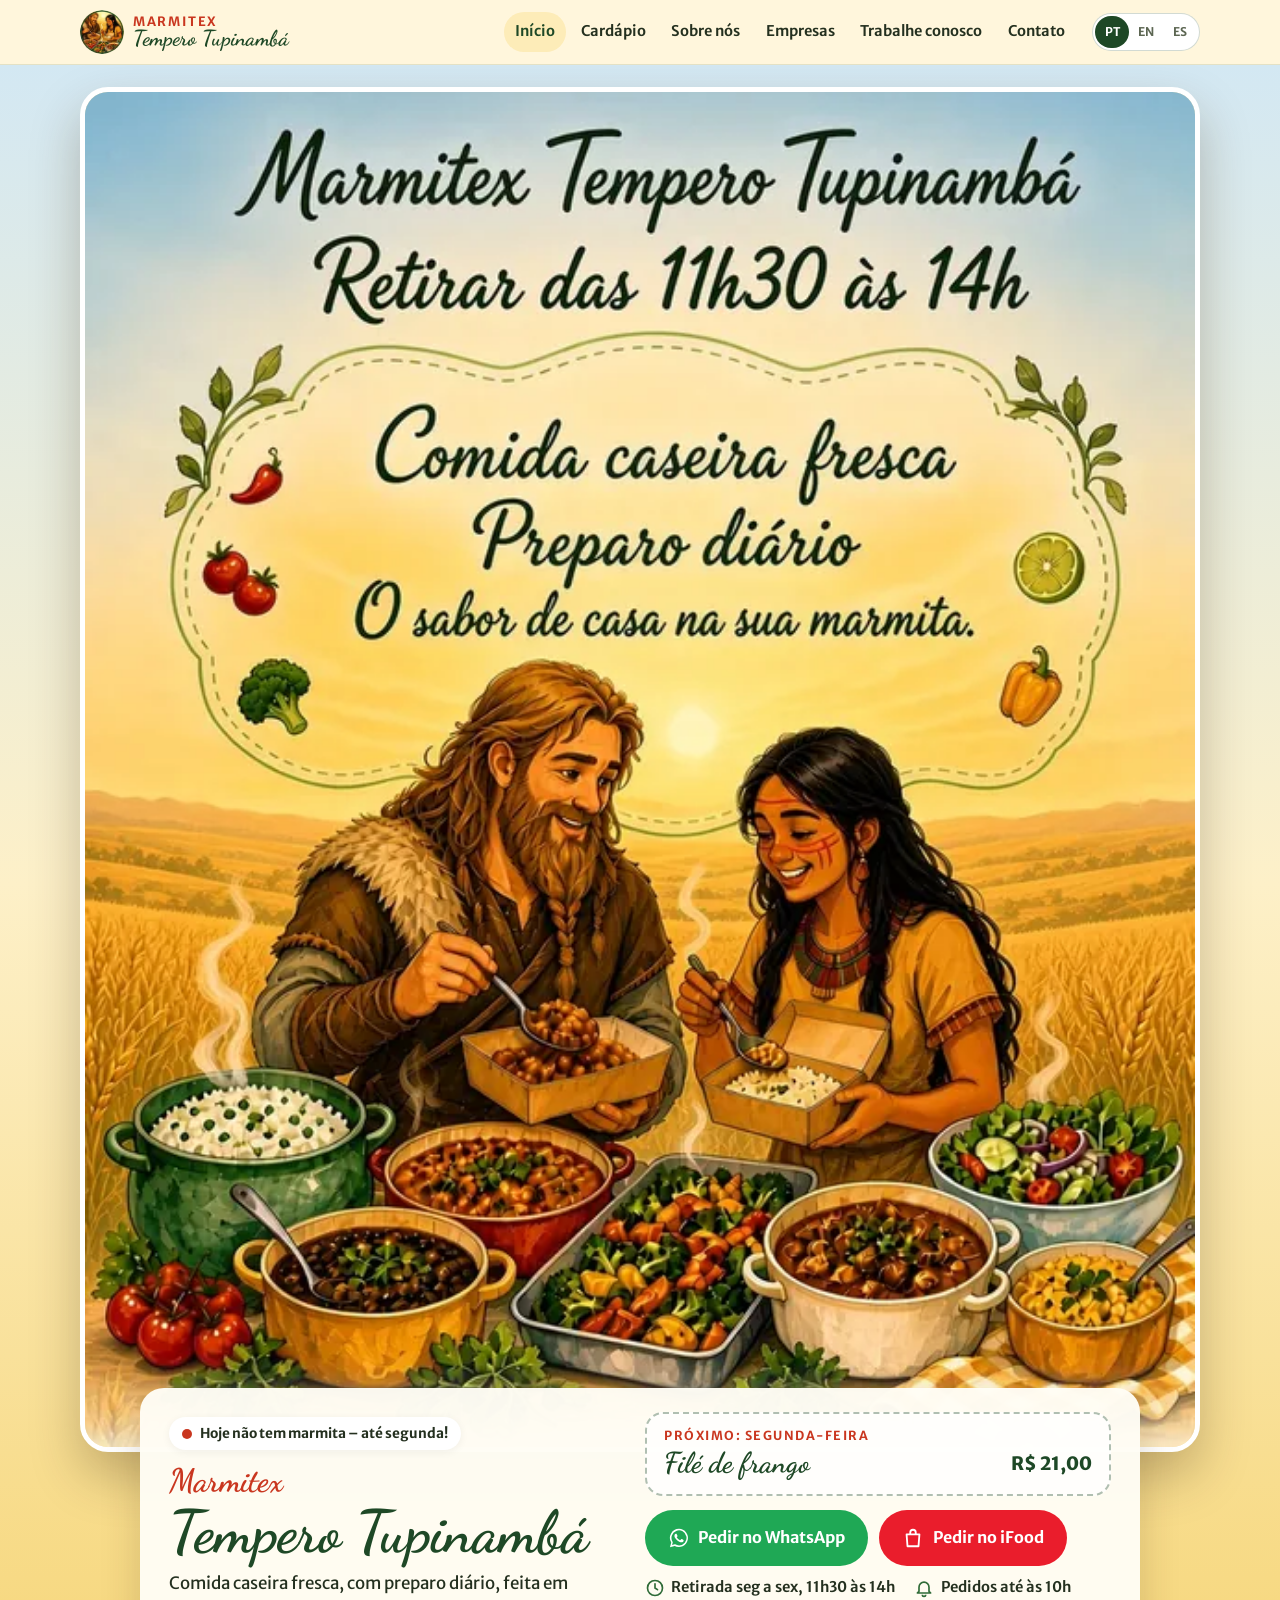
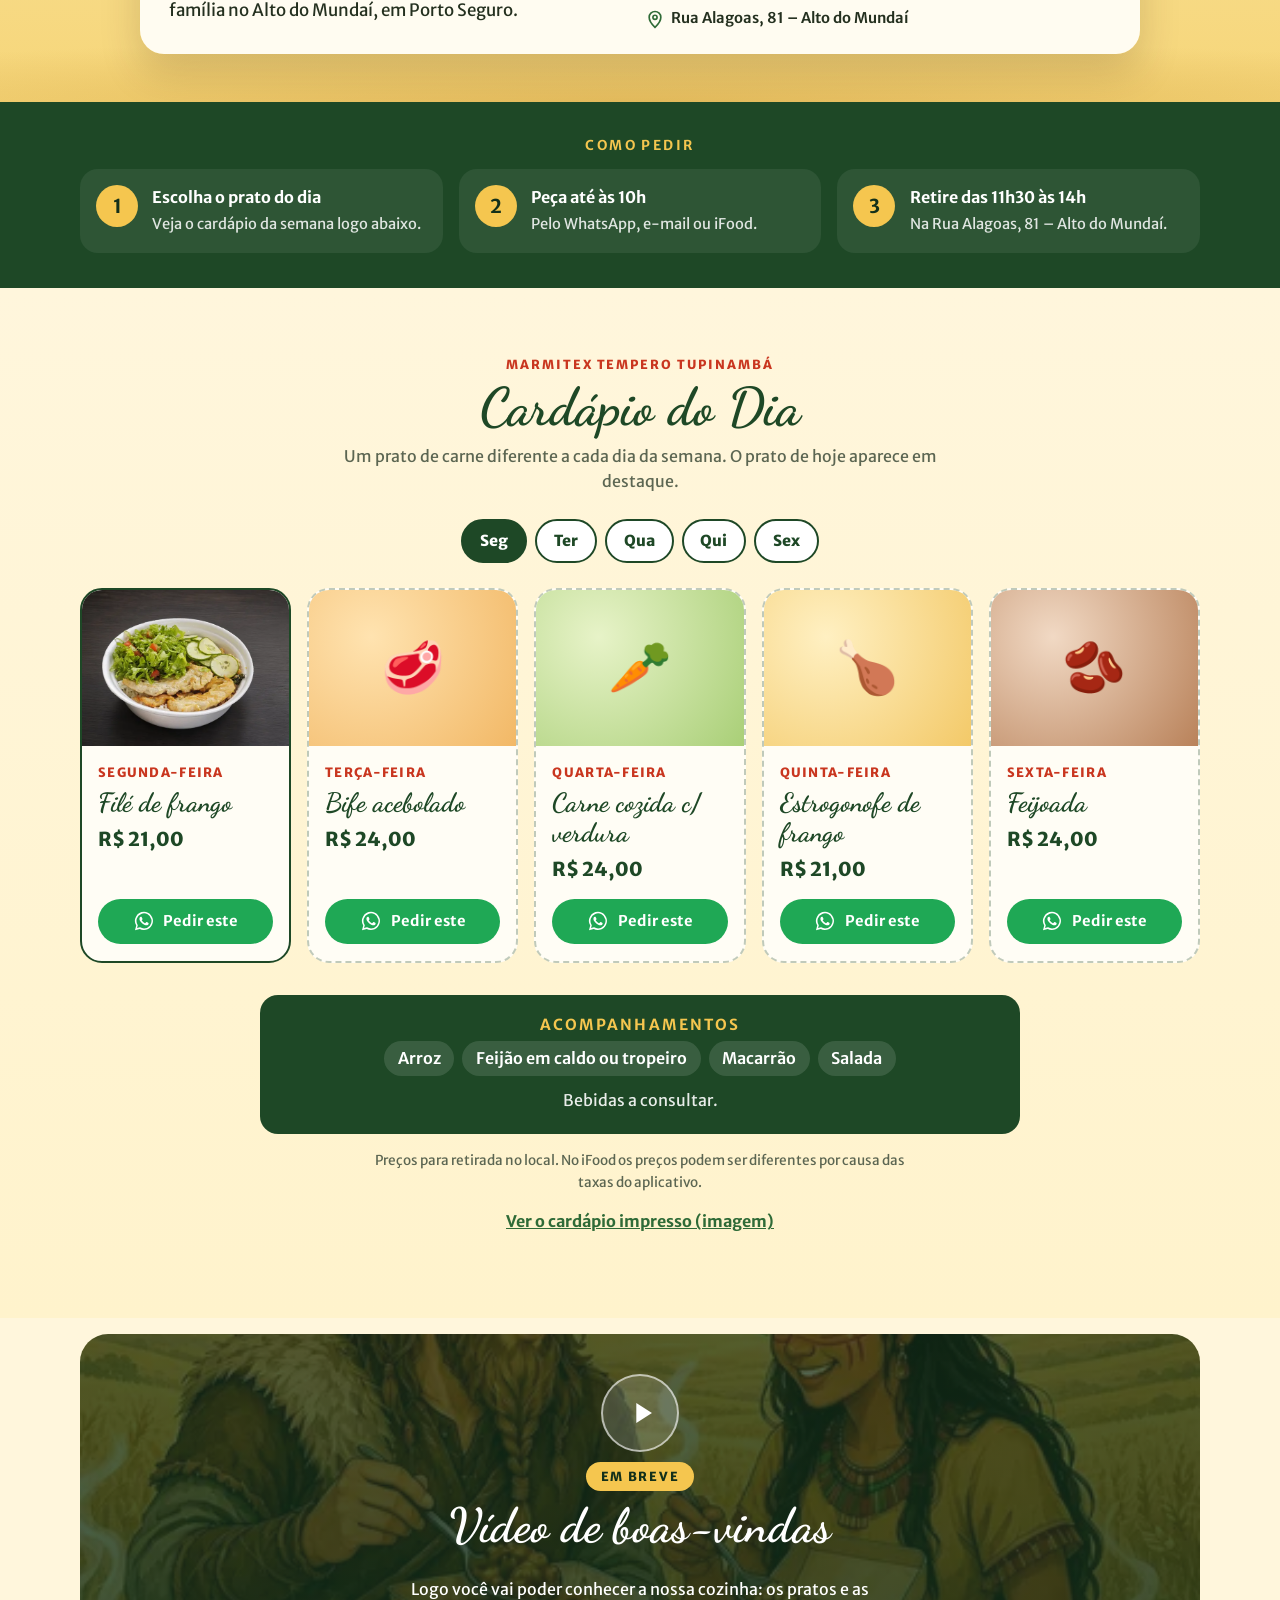
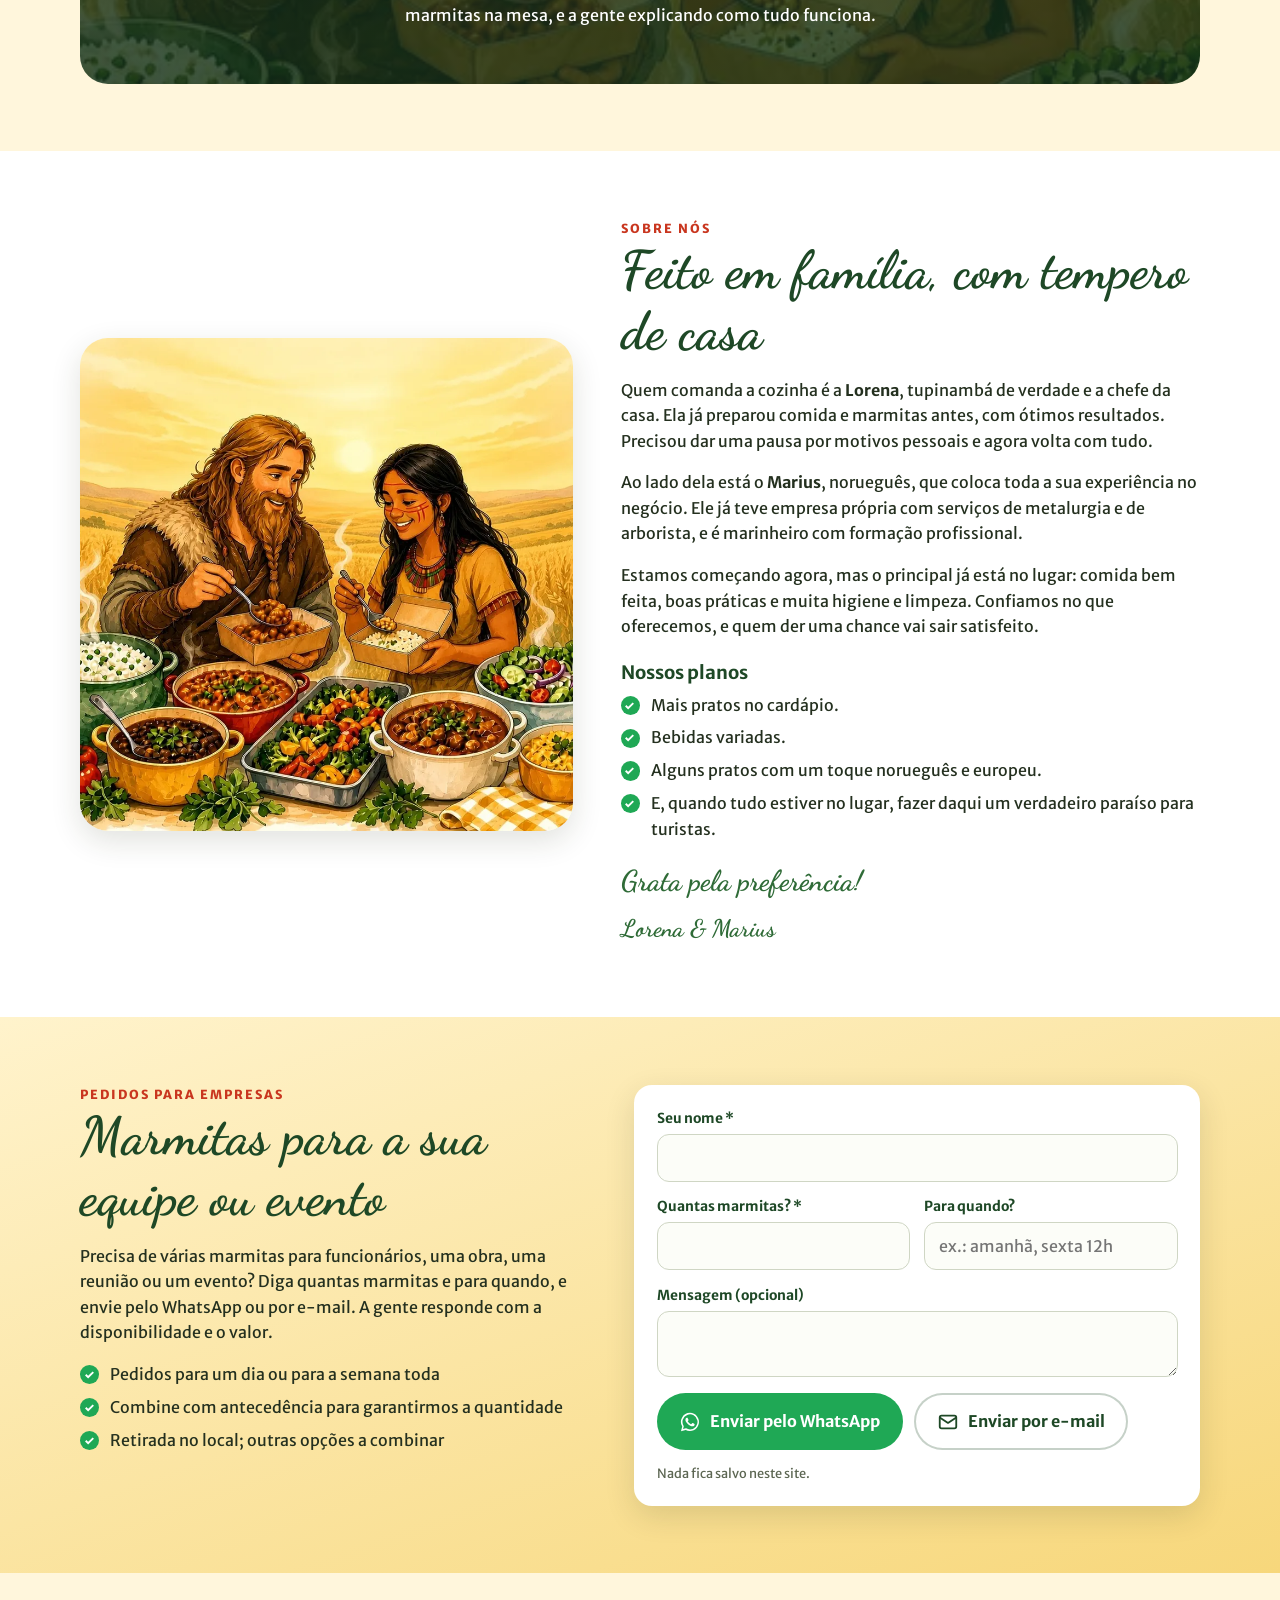
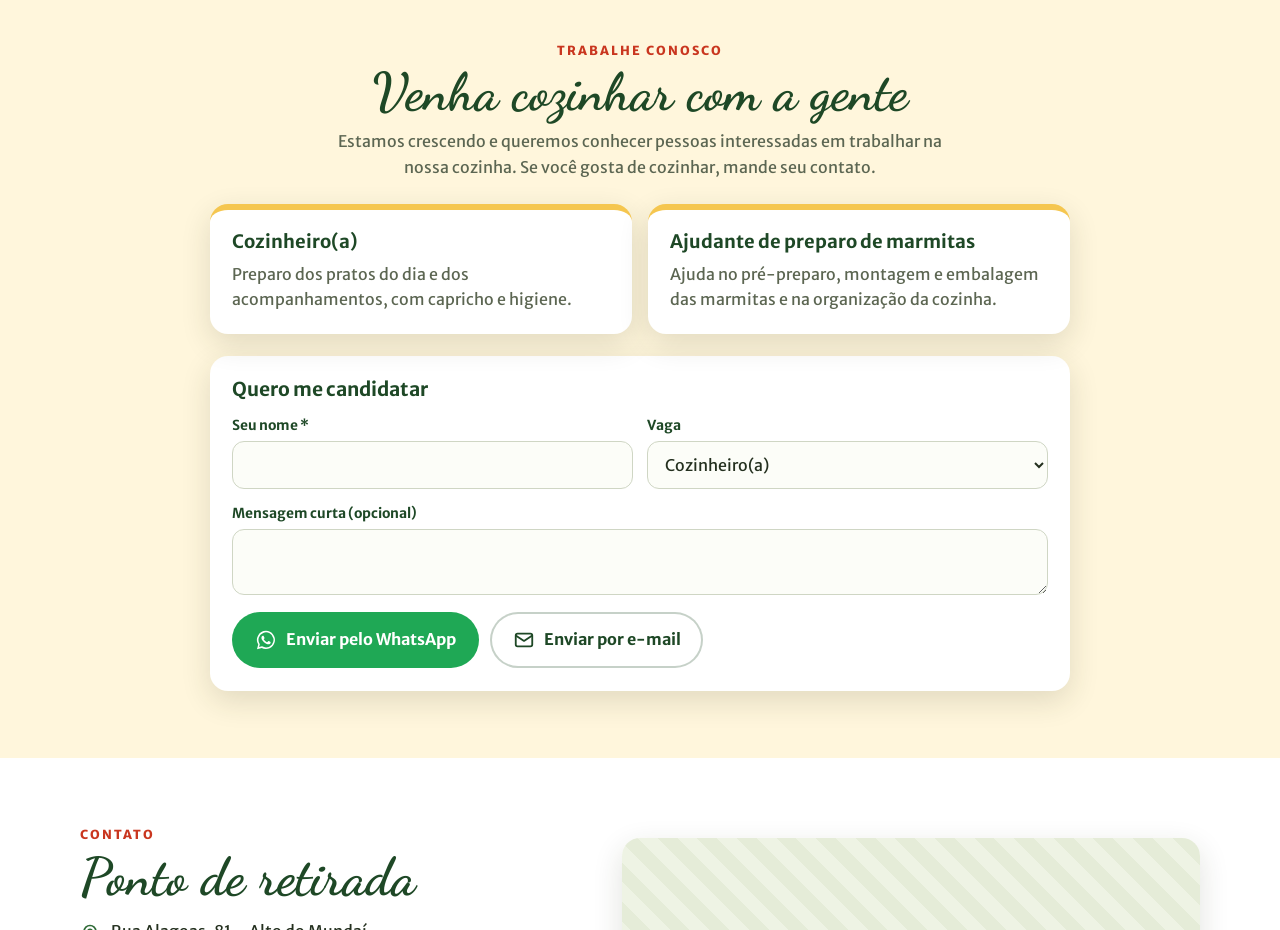
==== index.html @ ecaa4ec1 "Site Tempero Tupinamba" ====
<!doctype html>
<html lang="pt-BR">
<head>
<meta charset="utf-8">
<meta name="viewport" content="width=device-width, initial-scale=1, viewport-fit=cover">
<title>Marmitex Tempero Tupinambá | Marmita caseira em Porto Seguro - BA</title>
<meta name="description" content="Marmitex caseira, feita na hora todo dia, no Alto do Mundaí em Porto Seguro - BA. Cardápio da semana a partir de R$ 21. Retirada de segunda a sexta, das 11h30 às 14h. Peça pelo WhatsApp ou iFood.">
<meta name="theme-color" content="#1e4826">
<!-- TROQUE "https://tupilena.github.io/" pelo endereço real do site quando tiver (aqui, no JSON-LD, sitemap.xml e robots.txt) -->
<link rel="canonical" href="https://tupilena.github.io/">
<link rel="alternate" hreflang="pt-BR" href="https://tupilena.github.io/">
<link rel="alternate" hreflang="en" href="https://tupilena.github.io/?lang=en">
<link rel="alternate" hreflang="es" href="https://tupilena.github.io/?lang=es">
<meta property="og:type" content="restaurant">
<meta property="og:locale" content="pt_BR">
<meta property="og:locale:alternate" content="en_US">
<meta property="og:locale:alternate" content="es_ES">
<meta property="og:site_name" content="Marmitex Tempero Tupinambá">
<meta property="og:title" content="Marmitex Tempero Tupinambá – O sabor de casa na sua marmita">
<meta property="og:description" content="Comida caseira fresca, preparo diário. Retirada seg–sex 11h30–14h no Alto do Mundaí, Porto Seguro - BA. Peça pelo WhatsApp.">
<meta property="og:url" content="https://tupilena.github.io/">
<meta property="og:image" content="https://tupilena.github.io/img/og-image.jpg">
<meta property="og:image:width" content="1200">
<meta property="og:image:height" content="630">
<meta name="twitter:card" content="summary_large_image">
<link rel="icon" href="favicon.ico" sizes="any">
<link rel="icon" type="image/png" sizes="32x32" href="favicon-32.png">
<link rel="apple-touch-icon" href="apple-touch-icon.png">
<link rel="manifest" href="site.webmanifest">
<link rel="preload" href="fonts/dancing-script-700.woff2" as="font" type="font/woff2" crossorigin>
<link rel="preload" as="image" href="img/hero-logo-mobile-600.webp" imagesrcset="img/hero-logo-mobile-600.webp 600w, img/hero-logo-mobile-900.webp 900w" imagesizes="100vw" media="(max-width: 640px)">
<link rel="preload" as="image" href="img/hero-boas-vindas-1280.webp" imagesrcset="img/hero-boas-vindas-800.webp 800w, img/hero-boas-vindas-1280.webp 1280w" imagesizes="(max-width: 1150px) 100vw, 1120px" media="(min-width: 641px)">
<link rel="stylesheet" href="css/style.css">
<script type="application/ld+json">
{
  "@context": "https://schema.org",
  "@type": "Restaurant",
  "@id": "https://tupilena.github.io/#restaurante",
  "name": "Marmitex Tempero Tupinambá",
  "alternateName": "Marmitex Caseira Tempero Tupinamba",
  "description": "Marmitex caseira, comida caseira fresca com preparo diário. Retirada no local de segunda a sexta.",
  "url": "https://tupilena.github.io/",
  "image": ["https://tupilena.github.io/img/og-image.jpg", "https://tupilena.github.io/img/marmita-file-de-frango.webp"],
  "logo": "https://tupilena.github.io/img/logo-192.png",
  "telephone": "+55-73-98820-4426",
  "email": "tupilena90@gmail.com",
  "servesCuisine": ["Brasileira", "Comida caseira"],
  "priceRange": "R$ 21–24",
  "currenciesAccepted": "BRL",
  "address": {
    "@type": "PostalAddress",
    "streetAddress": "Rua Alagoas, 81",
    "addressLocality": "Porto Seguro",
    "addressRegion": "BA",
    "postalCode": "45810-000",
    "addressCountry": "BR"
  },
  "geo": { "@type": "GeoCoordinates", "latitude": -16.4062135, "longitude": -39.0573043 },
  "hasMap": "https://www.google.com/maps/search/?api=1&query=-16.4062135,-39.0573043",
  "openingHoursSpecification": [{
    "@type": "OpeningHoursSpecification",
    "dayOfWeek": ["Monday", "Tuesday", "Wednesday", "Thursday", "Friday"],
    "opens": "11:30", "closes": "14:00"
  }],
  "hasMenu": {
    "@type": "Menu",
    "name": "Cardápio do Dia",
    "inLanguage": "pt-BR",
    "hasMenuSection": [{
      "@type": "MenuSection",
      "name": "Carnes",
      "hasMenuItem": [
        {"@type": "MenuItem", "name": "Filé de frango (segunda-feira)", "offers": {"@type": "Offer", "price": "21.00", "priceCurrency": "BRL"}},
        {"@type": "MenuItem", "name": "Bife acebolado (terça-feira)", "offers": {"@type": "Offer", "price": "24.00", "priceCurrency": "BRL"}},
        {"@type": "MenuItem", "name": "Carne cozida c/ verdura (quarta-feira)", "offers": {"@type": "Offer", "price": "24.00", "priceCurrency": "BRL"}},
        {"@type": "MenuItem", "name": "Estrogonofe de frango (quinta-feira)", "offers": {"@type": "Offer", "price": "21.00", "priceCurrency": "BRL"}},
        {"@type": "MenuItem", "name": "Feijoada (sexta-feira)", "offers": {"@type": "Offer", "price": "24.00", "priceCurrency": "BRL"}}
      ]
    }]
  },
  "acceptsReservations": false,
  "potentialAction": {
    "@type": "OrderAction",
    "target": "https://wa.me/5573988204426",
    "deliveryMethod": "http://purl.org/goodrelations/v1#DeliveryModePickUp"
  }
}
</script>
</head>
<body>
<a class="skip" href="#conteudo" data-i18n="skip">Pular para o conteúdo</a>

<header class="topbar" id="topo">
  <div class="wrap topbar-in">
    <a class="brand" href="#inicio" aria-label="Marmitex Tempero Tupinambá – início">
      <img src="img/logo-96.webp" width="44" height="44" alt="">
      <span class="brand-txt"><small>Marmitex</small>Tempero Tupinambá</span>
    </a>
    <nav class="mainnav" id="mainnav" aria-label="Menu principal">
      <a href="#inicio" data-i18n="nav.home">Início</a>
      <a href="#cardapio" data-i18n="nav.menu">Cardápio</a>
      <a href="#sobre" data-i18n="nav.about">Sobre nós</a>
      <a href="#empresas" data-i18n="nav.business">Empresas</a>
      <a href="#trabalhe" data-i18n="nav.jobs">Trabalhe conosco</a>
      <a href="#contato" data-i18n="nav.contact">Contato</a>
    </nav>
    <div class="top-actions">
      <div class="lang" role="group" aria-label="Idioma / Language / Idioma">
        <button type="button" data-lang="pt" aria-pressed="true" title="Português">PT</button>
        <button type="button" data-lang="en" aria-pressed="false" title="English">EN</button>
        <button type="button" data-lang="es" aria-pressed="false" title="Español">ES</button>
      </div>
      <button class="burger" type="button" aria-controls="mainnav" aria-expanded="false" data-i18n-aria="nav.toggle" aria-label="Abrir menu">
        <span></span><span></span><span></span>
      </button>
    </div>
  </div>
</header>

<main id="conteudo">

<!-- ===================== INÍCIO ===================== -->
<section class="hero" id="inicio">
  <div class="wrap">
    <!-- IMAGEM DE BOAS-VINDAS: feita a partir do logo (computador: formato largo; celular: logo quadrado) -->
    <picture class="hero-banner">
      <source media="(max-width: 640px)" srcset="img/hero-logo-mobile-600.webp 600w, img/hero-logo-mobile-900.webp 900w" sizes="100vw" width="900" height="1097">
      <img src="img/hero-boas-vindas-1280.webp" srcset="img/hero-boas-vindas-800.webp 800w, img/hero-boas-vindas-1280.webp 1280w" sizes="(max-width: 1150px) 100vw, 1120px" width="1280" height="720" alt="Boas-vindas do Marmitex Tempero Tupinambá: ilustração de um casal servindo comida caseira em marmitas, num campo dourado ao nascer do sol, com o texto: Comida caseira fresca, preparo diário, o sabor de casa na sua marmita" data-i18n-alt="hero.imgalt" fetchpriority="high">
    </picture>
    <div class="hero-card">
      <div class="hero-txt">
        <p class="status" id="status" aria-live="polite"></p>
        <h1><span class="script">Marmitex</span> Tempero Tupinambá</h1>
        <p class="lead" data-i18n="hero.lead">Comida caseira fresca, com preparo diário, feita em família no Alto do Mundaí, em Porto Seguro.</p>
      </div>
      <div class="hero-side">
        <div class="today-box" id="todayBox">
          <span class="today-lbl" data-i18n="hero.today">Prato de hoje</span>
          <strong id="todayDish">—</strong>
          <span class="today-price" id="todayPrice"></span>
        </div>
        <div class="cta">
          <a class="btn btn-wa js-wa-order" href="https://wa.me/5573988204426" target="_blank" rel="noopener">
            <svg aria-hidden="true" viewBox="0 0 24 24"><use href="#i-wa"/></svg><span data-i18n="cta.wa">Pedir no WhatsApp</span>
          </a>
          <a class="btn btn-ifood js-ifood" href="https://www.ifood.com.br/busca?q=Marmitex%20Caseira%20Tempero%20Tupinamba" target="_blank" rel="noopener">
            <svg aria-hidden="true" viewBox="0 0 24 24"><use href="#i-bag"/></svg><span data-i18n="cta.ifood">Pedir no iFood</span>
          </a>
        </div>
        <ul class="facts">
          <li><svg aria-hidden="true" viewBox="0 0 24 24"><use href="#i-clock"/></svg><span data-i18n="facts.hours">Retirada seg a sex, 11h30 às 14h</span></li>
          <li><svg aria-hidden="true" viewBox="0 0 24 24"><use href="#i-bell"/></svg><span data-i18n="facts.orders">Pedidos até às 10h</span></li>
          <li><svg aria-hidden="true" viewBox="0 0 24 24"><use href="#i-pin"/></svg><span>Rua Alagoas, 81 – Alto do Mundaí</span></li>
        </ul>
      </div>
    </div>
  </div>
</section>

<!-- Como pedir -->
<section class="steps" aria-labelledby="steps-h">
  <div class="wrap">
    <h2 id="steps-h" class="h-sm" data-i18n="steps.h">Como pedir</h2>
    <ol class="steps-list">
      <li><b>1</b><div><strong data-i18n="steps.1t">Escolha o prato do dia</strong><p data-i18n="steps.1p">Veja o cardápio da semana logo abaixo.</p></div></li>
      <li><b>2</b><div><strong data-i18n="steps.2t">Peça até às 10h</strong><p data-i18n="steps.2p">Pelo WhatsApp, e-mail ou iFood.</p></div></li>
      <li><b>3</b><div><strong data-i18n="steps.3t">Retire das 11h30 às 14h</strong><p data-i18n="steps.3p">Na Rua Alagoas, 81 – Alto do Mundaí.</p></div></li>
    </ol>
  </div>
</section>

<!-- ===================== CARDÁPIO ===================== -->
<section class="menu" id="cardapio" aria-labelledby="menu-h">
  <div class="wrap">
    <p class="kicker" data-i18n="menu.kicker">Marmitex Tempero Tupinambá</p>
    <h2 id="menu-h" class="script h-big" data-i18n="menu.h">Cardápio do Dia</h2>
    <p class="sub" data-i18n="menu.sub">Um prato de carne diferente a cada dia da semana. O prato de hoje aparece em destaque.</p>

    <div class="daytabs" role="tablist" aria-label="Dias da semana" data-i18n-aria="menu.tabs">
      <button role="tab" data-day="1" data-i18n="d.mon.s">Seg</button>
      <button role="tab" data-day="2" data-i18n="d.tue.s">Ter</button>
      <button role="tab" data-day="3" data-i18n="d.wed.s">Qua</button>
      <button role="tab" data-day="4" data-i18n="d.thu.s">Qui</button>
      <button role="tab" data-day="5" data-i18n="d.fri.s">Sex</button>
    </div>

    <!-- PREÇOS: altere aqui (e no JSON-LD lá em cima) se mudarem -->
    <div class="cards" id="cards">
      <article class="dish" data-day="1" data-dish="Filé de frango" data-price="21">
        <div class="dish-photo"><img src="img/marmita-file-de-frango-600.webp" width="600" height="447" loading="lazy" alt="Marmita de filé de frango com arroz e salada" data-i18n-alt="dish.1alt"></div>
        <div class="dish-body">
          <p class="dish-day"><span data-i18n="d.mon">Segunda-feira</span><em class="badge-today" data-i18n="menu.today">Hoje</em></p>
          <h3 data-i18n="dish.1">Filé de frango</h3>
          <p class="price">R$ 21,00</p>
          <a class="btn btn-sm btn-wa js-wa-dish" href="https://wa.me/5573988204426" target="_blank" rel="noopener"><svg aria-hidden="true" viewBox="0 0 24 24"><use href="#i-wa"/></svg><span data-i18n="menu.order">Pedir este</span></a>
        </div>
      </article>
      <article class="dish" data-day="2" data-dish="Bife acebolado" data-price="24">
        <div class="dish-photo ph ph-2" aria-hidden="true"><span>🥩</span></div>
        <!-- FOTO: quando tiverem foto do prato, troque o bloco acima por <div class="dish-photo"><img src="img/SUA-FOTO.webp" alt="..."></div> -->
        <div class="dish-body">
          <p class="dish-day"><span data-i18n="d.tue">Terça-feira</span><em class="badge-today" data-i18n="menu.today">Hoje</em></p>
          <h3 data-i18n="dish.2">Bife acebolado</h3>
          <p class="price">R$ 24,00</p>
          <a class="btn btn-sm btn-wa js-wa-dish" href="https://wa.me/5573988204426" target="_blank" rel="noopener"><svg aria-hidden="true" viewBox="0 0 24 24"><use href="#i-wa"/></svg><span data-i18n="menu.order">Pedir este</span></a>
        </div>
      </article>
      <article class="dish" data-day="3" data-dish="Carne cozida c/ verdura" data-price="24">
        <div class="dish-photo ph ph-3" aria-hidden="true"><span>🥕</span></div>
        <div class="dish-body">
          <p class="dish-day"><span data-i18n="d.wed">Quarta-feira</span><em class="badge-today" data-i18n="menu.today">Hoje</em></p>
          <h3 data-i18n="dish.3">Carne cozida c/ verdura</h3>
          <p class="price">R$ 24,00</p>
          <a class="btn btn-sm btn-wa js-wa-dish" href="https://wa.me/5573988204426" target="_blank" rel="noopener"><svg aria-hidden="true" viewBox="0 0 24 24"><use href="#i-wa"/></svg><span data-i18n="menu.order">Pedir este</span></a>
        </div>
      </article>
      <article class="dish" data-day="4" data-dish="Estrogonofe de frango" data-price="21">
        <div class="dish-photo ph ph-4" aria-hidden="true"><span>🍗</span></div>
        <div class="dish-body">
          <p class="dish-day"><span data-i18n="d.thu">Quinta-feira</span><em class="badge-today" data-i18n="menu.today">Hoje</em></p>
          <h3 data-i18n="dish.4">Estrogonofe de frango</h3>
          <p class="price">R$ 21,00</p>
          <a class="btn btn-sm btn-wa js-wa-dish" href="https://wa.me/5573988204426" target="_blank" rel="noopener"><svg aria-hidden="true" viewBox="0 0 24 24"><use href="#i-wa"/></svg><span data-i18n="menu.order">Pedir este</span></a>
        </div>
      </article>
      <article class="dish" data-day="5" data-dish="Feijoada" data-price="24">
        <div class="dish-photo ph ph-5" aria-hidden="true"><span>🫘</span></div>
        <div class="dish-body">
          <p class="dish-day"><span data-i18n="d.fri">Sexta-feira</span><em class="badge-today" data-i18n="menu.today">Hoje</em></p>
          <h3 data-i18n="dish.5">Feijoada</h3>
          <p class="price">R$ 24,00</p>
          <a class="btn btn-sm btn-wa js-wa-dish" href="https://wa.me/5573988204426" target="_blank" rel="noopener"><svg aria-hidden="true" viewBox="0 0 24 24"><use href="#i-wa"/></svg><span data-i18n="menu.order">Pedir este</span></a>
        </div>
      </article>
    </div>

    <div class="sides">
      <h3 data-i18n="menu.sides">Acompanhamentos</h3>
      <ul>
        <li data-i18n="side.1">Arroz</li>
        <li data-i18n="side.2">Feijão em caldo ou tropeiro</li>
        <li data-i18n="side.3">Macarrão</li>
        <li data-i18n="side.4">Salada</li>
      </ul>
      <p data-i18n="menu.drinks">Bebidas a consultar.</p>
    </div>
    <p class="note" data-i18n="menu.note">Preços para retirada no local. No iFood os preços podem ser diferentes por causa das taxas do aplicativo.</p>
    <p class="center"><a class="link" href="img/cardapio-flyer.webp" target="_blank" rel="noopener" data-i18n="menu.flyer">Ver o cardápio impresso (imagem)</a></p>
  </div>
</section>

<!-- ===================== VÍDEO (EM BREVE) ===================== -->
<section class="video" id="video" aria-labelledby="video-h">
  <div class="wrap">
    <!--
      VÍDEO DE BOAS-VINDAS: quando o vídeo estiver pronto, troque todo o <div class="video-soon">…</div> abaixo por UMA destas opções:
      (a) Arquivo próprio (coloque o arquivo na pasta img/):
          <video class="video-frame" controls playsinline preload="metadata" poster="img/familia-tupinamba.webp">
            <source src="img/boas-vindas.mp4" type="video/mp4">
          </video>
      (b) YouTube:
          <div class="video-frame"><iframe src="https://www.youtube-nocookie.com/embed/ID_DO_VIDEO" title="Boas-vindas" allowfullscreen loading="lazy"></iframe></div>
    -->
    <div class="video-soon">
      <div class="video-inner">
        <span class="play" aria-hidden="true"><svg viewBox="0 0 24 24"><path d="M8 5v14l11-7z"/></svg></span>
        <p class="pill" data-i18n="video.soon">Em breve</p>
        <h2 id="video-h" class="script" data-i18n="video.h">Vídeo de boas-vindas</h2>
        <p data-i18n="video.p">Logo você vai poder conhecer a nossa cozinha: os pratos e as marmitas na mesa, e a gente explicando como tudo funciona.</p>
      </div>
    </div>
  </div>
</section>

<!-- ===================== SOBRE NÓS ===================== -->
<section class="about" id="sobre" aria-labelledby="about-h">
  <div class="wrap about-in">
    <figure class="about-img">
      <img src="img/familia-tupinamba-500.webp" srcset="img/familia-tupinamba-500.webp 500w, img/familia-tupinamba.webp 900w" sizes="(max-width: 860px) 92vw, 40vw" width="900" height="900" loading="lazy" alt="Ilustração da marca: um casal servindo comida caseira em marmitas, com panelas na mesa e um campo ao pôr do sol" data-i18n-alt="about.imgalt">
    </figure>
    <div class="about-txt">
      <p class="kicker" data-i18n="about.kicker">Sobre nós</p>
      <h2 id="about-h" class="script h-big" data-i18n="about.h">Feito em família, com tempero de casa</h2>
      <p data-i18n="about.p1">Quem comanda a cozinha é a <strong>Lorena</strong>, tupinambá de verdade e a chefe da casa. Ela já preparou comida e marmitas antes, com ótimos resultados. Precisou dar uma pausa por motivos pessoais e agora volta com tudo.</p>
      <p data-i18n="about.p2">Ao lado dela está o <strong>Marius</strong>, norueguês, que coloca toda a sua experiência no negócio. Ele já teve empresa própria com serviços de metalurgia e de arborista, e é marinheiro com formação profissional.</p>
      <p data-i18n="about.p3">Estamos começando agora, mas o principal já está no lugar: comida bem feita, boas práticas e muita higiene e limpeza. Confiamos no que oferecemos, e quem der uma chance vai sair satisfeito.</p>
      <h3 data-i18n="about.plan.h">Nossos planos</h3>
      <ul class="checks">
        <li data-i18n="about.plan.1">Mais pratos no cardápio.</li>
        <li data-i18n="about.plan.2">Bebidas variadas.</li>
        <li data-i18n="about.plan.3">Alguns pratos com um toque norueguês e europeu.</li>
        <li data-i18n="about.plan.4">E, quando tudo estiver no lugar, fazer daqui um verdadeiro paraíso para turistas.</li>
      </ul>
      <p class="sign script"><span data-i18n="about.sign">Grata pela preferência!</span><br><small>Lorena &amp; Marius</small></p>
    </div>
  </div>
</section>

<!-- ===================== EMPRESAS ===================== -->
<section class="biz" id="empresas" aria-labelledby="biz-h">
  <div class="wrap biz-in">
    <div class="biz-txt">
      <p class="kicker" data-i18n="biz.kicker">Pedidos para empresas</p>
      <h2 id="biz-h" class="script h-big" data-i18n="biz.h">Marmitas para a sua equipe ou evento</h2>
      <p data-i18n="biz.p">Precisa de várias marmitas para funcionários, uma obra, uma reunião ou um evento? Diga quantas marmitas e para quando, e envie pelo WhatsApp ou por e-mail. A gente responde com a disponibilidade e o valor.</p>
      <ul class="checks">
        <li data-i18n="biz.l1">Pedidos para um dia ou para a semana toda</li>
        <li data-i18n="biz.l2">Combine com antecedência para garantirmos a quantidade</li>
        <li data-i18n="biz.l3">Retirada no local; outras opções a combinar</li>
      </ul>
    </div>
    <form class="card form" id="bizForm" novalidate>
      <label><span data-i18n="f.name">Seu nome *</span><input name="nome" required autocomplete="name"></label>
      <div class="row2">
        <label><span data-i18n="f.qty">Quantas marmitas? *</span><input name="quantidade" type="number" min="1" inputmode="numeric" required></label>
        <label><span data-i18n="f.when">Para quando?</span><input name="quando" data-i18n-ph="f.whenph" placeholder="ex.: amanhã, sexta 12h"></label>
      </div>
      <label><span data-i18n="f.msg">Mensagem (opcional)</span><textarea name="msg" rows="2"></textarea></label>
      <p class="form-msg" role="alert" hidden data-i18n="f.err">Falta só o nome e a quantidade 🙂</p>
      <div class="cta">
        <button class="btn btn-wa" type="submit" data-send="wa"><svg aria-hidden="true" viewBox="0 0 24 24"><use href="#i-wa"/></svg><span data-i18n="f.sendwa">Enviar pelo WhatsApp</span></button>
        <button class="btn btn-ghost" type="submit" data-send="mail"><svg aria-hidden="true" viewBox="0 0 24 24"><use href="#i-mail"/></svg><span data-i18n="f.sendmail">Enviar por e-mail</span></button>
      </div>
      <p class="tiny" data-i18n="f.privacy">Nada fica salvo neste site.</p>
    </form>
  </div>
</section>

<!-- ===================== TRABALHE CONOSCO ===================== -->
<section class="jobs" id="trabalhe" aria-labelledby="jobs-h">
  <div class="wrap">
    <p class="kicker" data-i18n="jobs.kicker">Trabalhe conosco</p>
    <h2 id="jobs-h" class="script h-big" data-i18n="jobs.h">Venha cozinhar com a gente</h2>
    <p class="sub" data-i18n="jobs.p">Estamos crescendo e queremos conhecer pessoas interessadas em trabalhar na nossa cozinha. Se você gosta de cozinhar, mande seu contato.</p>
    <!-- VAGAS: adicione, remova ou edite os cartões abaixo. Se não houver vaga aberta, troque o texto por "Cadastro de interessados". -->
    <div class="job-cards">
      <article class="card job">
        <h3 data-i18n="jobs.1t">Cozinheiro(a)</h3>
        <p data-i18n="jobs.1p">Preparo dos pratos do dia e dos acompanhamentos, com capricho e higiene.</p>
      </article>
      <article class="card job">
        <h3 data-i18n="jobs.2t">Ajudante de preparo de marmitas</h3>
        <p data-i18n="jobs.2p">Ajuda no pré-preparo, montagem e embalagem das marmitas e na organização da cozinha.</p>
      </article>
    </div>
    <form class="card form jobform" id="jobForm" novalidate>
      <h3 data-i18n="jobs.form">Quero me candidatar</h3>
      <div class="row2">
        <label><span data-i18n="f.name">Seu nome *</span><input name="nome" required autocomplete="name"></label>
        <label><span data-i18n="f.role">Vaga</span>
          <select name="vaga">
            <option value="Cozinheiro(a)" data-i18n="jobs.1t">Cozinheiro(a)</option>
            <option value="Ajudante de preparo de marmitas" data-i18n="jobs.2t">Ajudante de preparo de marmitas</option>
            <option value="Qualquer uma" data-i18n="f.any">Qualquer uma</option>
          </select>
        </label>
      </div>
      <label><span data-i18n="f.short">Mensagem curta (opcional)</span><textarea name="msg" rows="2"></textarea></label>
      <p class="form-msg" role="alert" hidden data-i18n="f.err1">Escreva o seu nome 🙂</p>
      <div class="cta">
        <button class="btn btn-wa" type="submit" data-send="wa"><svg aria-hidden="true" viewBox="0 0 24 24"><use href="#i-wa"/></svg><span data-i18n="f.sendwa">Enviar pelo WhatsApp</span></button>
        <button class="btn btn-ghost" type="submit" data-send="mail"><svg aria-hidden="true" viewBox="0 0 24 24"><use href="#i-mail"/></svg><span data-i18n="f.sendmail">Enviar por e-mail</span></button>
      </div>
    </form>
  </div>
</section>

<!-- ===================== CONTATO ===================== -->
<section class="contact" id="contato" aria-labelledby="contact-h">
  <div class="wrap contact-in">
    <div class="contact-txt">
      <p class="kicker" data-i18n="contact.kicker">Contato</p>
      <h2 id="contact-h" class="script h-big" data-i18n="contact.h">Ponto de retirada</h2>
      <address>
        <p><svg aria-hidden="true" viewBox="0 0 24 24"><use href="#i-pin"/></svg><span>Rua Alagoas, 81 – Alto do Mundaí<br>Porto Seguro – BA, 45810-000</span></p>
        <p><svg aria-hidden="true" viewBox="0 0 24 24"><use href="#i-clock"/></svg><span><span data-i18n="contact.days">Segunda a sexta</span>: 11h30 – 14h<br><span data-i18n="facts.orders">Pedidos até às 10h</span></span></p>
        <p><svg aria-hidden="true" viewBox="0 0 24 24"><use href="#i-wa"/></svg><a class="js-wa-order" href="https://wa.me/5573988204426" target="_blank" rel="noopener">+55 73 98820-4426</a></p>
        <p><svg aria-hidden="true" viewBox="0 0 24 24"><use href="#i-mail"/></svg><a class="js-mail-order" href="mailto:tupilena90@gmail.com">tupilena90@gmail.com</a></p>
      </address>
      <div class="cta">
        <a class="btn btn-wa js-wa-order" href="https://wa.me/5573988204426" target="_blank" rel="noopener"><svg aria-hidden="true" viewBox="0 0 24 24"><use href="#i-wa"/></svg><span data-i18n="cta.wa">Pedir no WhatsApp</span></a>
        <a class="btn btn-ghost js-mail-order" href="mailto:tupilena90@gmail.com"><svg aria-hidden="true" viewBox="0 0 24 24"><use href="#i-mail"/></svg><span data-i18n="cta.mail">Pedir por e-mail</span></a>
        <a class="btn btn-ghost" href="https://www.google.com/maps/dir/?api=1&amp;destination=-16.4062135,-39.0573043" target="_blank" rel="noopener"><svg aria-hidden="true" viewBox="0 0 24 24"><use href="#i-pin"/></svg><span data-i18n="cta.route">Como chegar</span></a>
      </div>
    </div>
    <div class="map card">
      <a class="map-fallback" href="https://www.google.com/maps/search/?api=1&amp;query=-16.4062135,-39.0573043" target="_blank" rel="noopener"><svg aria-hidden="true" viewBox="0 0 24 24"><use href="#i-pin"/></svg><span data-i18n="map.open">Abrir no Google Maps</span></a>
      <iframe title="Mapa: Marmitex Tempero Tupinambá, Rua Alagoas 81, Porto Seguro" src="https://www.google.com/maps?q=-16.4062135,-39.0573043&amp;z=17&amp;hl=pt-BR&amp;output=embed" loading="lazy" referrerpolicy="no-referrer-when-downgrade" allowfullscreen></iframe>
    </div>
  </div>
</section>
</main>

<footer class="foot">
  <div class="wrap foot-in">
    <div>
      <p class="script foot-brand">Marmitex Tempero Tupinambá</p>
      <p data-i18n="foot.tag">Comida caseira fresca · Preparo diário</p>
    </div>
    <div class="legal">
      <p>Lorena da Silva Oliveira – MEI · CNPJ 65.769.855/0001-27</p>
      <p>Rua Alagoas, 81 – Alto do Mundaí, Porto Seguro – BA, 45810-000</p>
      <p class="lgpd"><strong data-i18n="foot.lgpd.h">Privacidade (LGPD):</strong> <span data-i18n="foot.lgpd">Este site não usa cookies nem ferramentas de rastreamento e não guarda dados pessoais. Os formulários apenas abrem o seu WhatsApp ou e-mail com a mensagem pronta. O idioma escolhido fica salvo só no seu navegador. O mapa é carregado do Google Maps e os links levam ao WhatsApp e ao iFood, que têm suas próprias políticas de privacidade.</span></p>
      <p>© 2026 Marmitex Tempero Tupinambá</p>
    </div>
  </div>
</footer>

<a class="fab js-wa-order" href="https://wa.me/5573988204426" target="_blank" rel="noopener" data-i18n-aria="cta.wa" aria-label="Pedir no WhatsApp"><svg aria-hidden="true" viewBox="0 0 24 24"><use href="#i-wa"/></svg></a>

<svg width="0" height="0" style="position:absolute" aria-hidden="true">
  <symbol id="i-wa" viewBox="0 0 24 24"><path fill="currentColor" d="M12.04 2a9.9 9.9 0 0 0-8.5 15l-1.4 5.1 5.2-1.4A9.9 9.9 0 1 0 12.04 2Zm0 18.1a8.2 8.2 0 0 1-4.2-1.15l-.3-.18-3.1.82.83-3-.2-.32a8.2 8.2 0 1 1 6.97 3.83Zm4.5-6.1c-.25-.12-1.47-.72-1.7-.8-.23-.09-.4-.13-.56.12-.17.25-.64.8-.79.97-.14.16-.29.18-.54.06a6.7 6.7 0 0 1-3.35-2.93c-.25-.44.25-.4.72-1.34.08-.16.04-.3-.02-.43l-.76-1.83c-.2-.48-.4-.41-.56-.42h-.47a.9.9 0 0 0-.66.31 2.77 2.77 0 0 0-.86 2.06 4.8 4.8 0 0 0 1 2.55 11 11 0 0 0 4.2 3.72c1.57.68 2.18.73 2.97.62.48-.07 1.47-.6 1.68-1.18.2-.58.2-1.08.14-1.18-.06-.11-.22-.17-.47-.3Z"/></symbol>
  <symbol id="i-bag" viewBox="0 0 24 24"><path fill="none" stroke="currentColor" stroke-width="2" stroke-linejoin="round" d="M5 8h14l-1 13H6L5 8Zm4 0V6a3 3 0 0 1 6 0v2"/></symbol>
  <symbol id="i-clock" viewBox="0 0 24 24"><g fill="none" stroke="currentColor" stroke-width="2" stroke-linecap="round"><circle cx="12" cy="12" r="9"/><path d="M12 7v5l3 2"/></g></symbol>
  <symbol id="i-bell" viewBox="0 0 24 24"><path fill="none" stroke="currentColor" stroke-width="2" stroke-linejoin="round" d="M6 16V11a6 6 0 1 1 12 0v5l2 2H4l2-2Zm4 4a2 2 0 0 0 4 0"/></symbol>
  <symbol id="i-pin" viewBox="0 0 24 24"><g fill="none" stroke="currentColor" stroke-width="2"><path d="M12 22s7-6.3 7-12a7 7 0 1 0-14 0c0 5.7 7 12 7 12Z"/><circle cx="12" cy="10" r="2.5"/></g></symbol>
  <symbol id="i-mail" viewBox="0 0 24 24"><g fill="none" stroke="currentColor" stroke-width="2" stroke-linejoin="round"><rect x="3" y="5" width="18" height="14" rx="2"/><path d="m3 7 9 6 9-6"/></g></symbol>
</svg>
<script src="js/i18n.js" defer></script>
<script src="js/main.js" defer></script>
</body>
</html>
---- css/style.css ----
/* Marmitex Tempero Tupinambá – cores tiradas do cardápio e do cartão */
@font-face{font-family:"Dancing Script";src:url(../fonts/dancing-script-700.woff2) format("woff2");font-weight:700;font-display:swap}
@font-face{font-family:"Merriweather Sans";src:url(../fonts/merriweather-sans-var.woff2) format("woff2");font-weight:300 800;font-display:swap}
:root{
  --green:#1e4826; --green-2:#2f6b37; --green-dark:#13301a;
  --cream:#fff6dc; --cream-2:#fdecb8; --sun:#f5c64f; --sun-2:#e9a92c;
  --tomato:#c9361f; --ink:#24301f; --muted:#5c6652;
  --wa:#1fa855; --wa-2:#178a45; --ifood:#ea1d2c;
  --r:18px; --shadow:0 10px 30px rgba(40,50,20,.14);
  --head:64px;
}
*{box-sizing:border-box}
html{scroll-behavior:smooth;scroll-padding-top:calc(var(--head) + 8px);-webkit-text-size-adjust:100%}
@media (prefers-reduced-motion:reduce){html{scroll-behavior:auto}*{transition:none!important;animation:none!important}}
body{margin:0;font-family:"Merriweather Sans",system-ui,-apple-system,"Segoe UI",Roboto,sans-serif;color:var(--ink);background:var(--cream);line-height:1.6;font-size:1rem}
img{max-width:100%;height:auto;display:block}
a{color:var(--green-2)}
h1,h2,h3{line-height:1.15;color:var(--green);margin:0 0 .5em}
.script{font-family:"Dancing Script","Brush Script MT",cursive;font-weight:700}
.wrap{width:min(1120px,100% - 2rem);margin-inline:auto}
.skip{position:absolute;left:-999px;top:0;background:var(--green);color:#fff;padding:.6rem 1rem;z-index:100}
.skip:focus{left:0}
:focus-visible{outline:3px solid var(--sun-2);outline-offset:2px}

/* Topo */
.topbar{position:sticky;top:0;z-index:50;background:rgba(255,246,220,.94);backdrop-filter:saturate(1.4) blur(8px);border-bottom:1px solid rgba(30,72,38,.12)}
.topbar-in{display:flex;align-items:center;gap:1rem;height:var(--head)}
.brand{display:flex;align-items:center;gap:.55rem;text-decoration:none;color:var(--green);flex:0 0 auto}
.brand img{border-radius:50%}
.brand-txt{font-family:"Dancing Script",cursive;font-weight:700;font-size:1.35rem;line-height:1;display:flex;flex-direction:column}
.brand-txt small{font-size:.8rem;font-family:"Merriweather Sans",sans-serif;font-weight:700;letter-spacing:.14em;text-transform:uppercase;color:var(--tomato)}
.mainnav{display:flex;gap:.2rem;margin-left:auto}
.mainnav a{text-decoration:none;color:var(--ink);font-weight:600;font-size:.92rem;padding:.5rem .7rem;border-radius:999px}
.mainnav a:hover,.mainnav a.active{background:var(--cream-2);color:var(--green)}
.top-actions{display:flex;align-items:center;gap:.5rem}
.lang{display:flex;background:#fff;border:1px solid rgba(30,72,38,.2);border-radius:999px;padding:2px}
.lang button{border:0;background:none;font:700 .75rem/1 "Merriweather Sans",sans-serif;padding:.45rem .5rem;border-radius:999px;color:var(--muted);cursor:pointer;min-width:34px;min-height:32px}
.lang button[aria-pressed="true"]{background:var(--green);color:#fff}
.burger{display:none;width:44px;height:44px;border:0;background:var(--green);border-radius:12px;cursor:pointer;padding:12px 11px;flex-direction:column;justify-content:space-between}
.burger span{display:block;height:2.5px;background:#fff;border-radius:2px;transition:.25s}
.burger[aria-expanded="true"] span:nth-child(1){transform:translateY(7.5px) rotate(45deg)}
.burger[aria-expanded="true"] span:nth-child(2){opacity:0}
.burger[aria-expanded="true"] span:nth-child(3){transform:translateY(-7.5px) rotate(-45deg)}

/* Botões */
.btn{display:inline-flex;align-items:center;justify-content:center;gap:.55rem;font:700 1rem/1.1 "Merriweather Sans",sans-serif;padding:.95rem 1.3rem;border-radius:999px;text-decoration:none;border:2px solid transparent;cursor:pointer;min-height:52px;transition:transform .15s,box-shadow .15s,background .15s}
.btn svg{width:22px;height:22px;flex:0 0 auto}
.btn:hover{transform:translateY(-1px);box-shadow:var(--shadow)}
.btn-wa{background:var(--wa);color:#fff}.btn-wa:hover{background:var(--wa-2)}
.btn-ifood{background:var(--ifood);color:#fff}
.btn-ghost{background:#fff;color:var(--green);border-color:rgba(30,72,38,.25)}
.btn-sm{min-height:44px;padding:.6rem 1rem;font-size:.92rem}
.cta{display:flex;flex-wrap:wrap;gap:.7rem;margin:1.2rem 0}

/* Hero */
.hero{background:linear-gradient(180deg,#d3e8f3 0%,#fdf0c8 50%,#f6d679 100%);position:relative;overflow:hidden}
.hero::after{content:"";position:absolute;inset:auto 0 0 0;height:90px;background:radial-gradient(120% 100% at 50% 100%,rgba(196,140,40,.35),transparent 70%);pointer-events:none}
.hero{padding:1.4rem 0 3rem}
.hero-banner{display:block;margin:0}
.hero-banner img{width:100%;height:auto;border-radius:28px;box-shadow:0 24px 50px rgba(60,40,10,.28);border:5px solid #fff;background:#f8e7b0}
.hero-card{position:relative;z-index:2;margin:-64px auto 0;width:min(1000px,94%);background:rgba(255,253,245,.97);border-radius:24px;box-shadow:0 18px 40px rgba(60,40,10,.18);padding:1.5rem 1.8rem;display:grid;grid-template-columns:1fr 1.05fr;gap:1.2rem 2rem;align-items:center}
.hero-card .cta{margin:.9rem 0 .6rem}
.hero-card .today-box{margin-top:0;max-width:none}
.hero h1{font-size:clamp(2.2rem,5.4vw,3.7rem);font-family:"Dancing Script",cursive;margin:.2rem 0}
.hero h1 .script{display:block;font-size:.55em;color:var(--tomato)}
.lead{font-size:1.06rem;max-width:34em;margin:0}
.status{display:inline-flex;align-items:center;gap:.45rem;background:#fff;border-radius:999px;padding:.35rem .85rem;font-weight:700;font-size:.85rem;margin:0 0 .5rem;box-shadow:0 2px 8px rgba(0,0,0,.06)}
.status:empty{display:none}
.status::before{content:"";width:10px;height:10px;border-radius:50%;background:#9aa;}
.status.open::before{background:var(--wa)} .status.soon::before{background:var(--sun-2)} .status.closed::before{background:var(--tomato)}
.today-box{margin-top:1.2rem;background:rgba(255,255,255,.75);border:2px dashed rgba(30,72,38,.35);border-radius:var(--r);padding:.8rem 1.1rem;display:grid;grid-template-columns:1fr auto;align-items:center;column-gap:1rem;max-width:30rem}
.today-lbl{grid-column:1/-1;font-size:.78rem;text-transform:uppercase;letter-spacing:.12em;font-weight:700;color:var(--tomato)}
.today-box strong{font-family:"Dancing Script",cursive;font-size:1.8rem;color:var(--green);line-height:1.2}
.today-price{font-weight:800;color:var(--green);font-size:1.15rem;white-space:nowrap}
.facts{list-style:none;padding:0;margin:.4rem 0 0;display:flex;flex-wrap:wrap;gap:.45rem 1.2rem;font-size:.92rem;font-weight:600}
.facts li{display:flex;align-items:center;gap:.4rem}
.facts svg,address svg{width:20px;height:20px;color:var(--green-2);flex:0 0 auto}

/* Passos */
.steps{background:var(--green);color:#fff;padding:2.2rem 0}
.steps .h-sm{color:var(--sun);text-align:center;font-size:.85rem;text-transform:uppercase;letter-spacing:.18em;margin-bottom:1rem}
.steps-list{list-style:none;margin:0;padding:0;display:grid;grid-template-columns:repeat(3,1fr);gap:1rem}
.steps-list li{display:flex;gap:.9rem;align-items:flex-start;background:rgba(255,255,255,.07);border-radius:var(--r);padding:1rem}
.steps-list b{flex:0 0 42px;height:42px;border-radius:50%;background:var(--sun);color:var(--green-dark);display:grid;place-items:center;font-size:1.2rem}
.steps-list strong{display:block}.steps-list p{margin:.15rem 0 0;opacity:.85;font-size:.92rem}

/* Seções */
section{padding:4.2rem 0}
.steps{padding:2.2rem 0}
.kicker{text-transform:uppercase;letter-spacing:.16em;font-size:.78rem;font-weight:800;color:var(--tomato);margin:0}
.h-big{font-size:clamp(2.2rem,5vw,3.3rem);margin:.1rem 0 .4rem}
.sub{max-width:40em;color:var(--muted);margin:0 0 1.5rem}
.menu .kicker,.menu .h-big,.menu .sub,.jobs .kicker,.jobs .h-big,.jobs .sub{text-align:center;margin-inline:auto}
.card{background:#fff;border-radius:var(--r);box-shadow:var(--shadow)}
.center{text-align:center}
.link{font-weight:700}
.note{font-size:.85rem;color:var(--muted);text-align:center;max-width:40em;margin:1rem auto .4rem}

/* Cardápio */
.menu{background:linear-gradient(180deg,var(--cream) 0%,#fff3cc 100%)}
.daytabs{display:flex;justify-content:center;gap:.5rem;margin:0 auto 1.6rem;flex-wrap:wrap}
.daytabs button{font:800 .95rem "Merriweather Sans",sans-serif;border:2px solid var(--green);background:#fff;color:var(--green);border-radius:999px;padding:.55rem 1.05rem;min-width:62px;min-height:44px;cursor:pointer;position:relative}
.daytabs button[aria-selected="true"]{background:var(--green);color:#fff}
.daytabs button.is-today::after{content:"";position:absolute;top:-3px;right:-3px;width:12px;height:12px;border-radius:50%;background:var(--tomato);border:2px solid #fff}
.cards{display:grid;grid-template-columns:repeat(5,1fr);gap:1rem}
.dish{background:#fffdf5;border:2px dashed rgba(30,72,38,.28);border-radius:22px;overflow:hidden;display:flex;flex-direction:column;transition:transform .2s,box-shadow .2s,border-color .2s;scroll-margin-top:calc(var(--head) + 80px)}
.dish-photo{aspect-ratio:4/3;background:var(--cream-2);overflow:hidden}
.dish-photo img{width:100%;height:100%;object-fit:cover}
.ph{display:grid;place-items:center;font-size:3.2rem}
.ph-2{background:radial-gradient(circle at 30% 30%,#ffe3b0,#f2b866)}
.ph-3{background:radial-gradient(circle at 30% 30%,#e7f3c8,#a9cf77)}
.ph-4{background:radial-gradient(circle at 30% 30%,#fff0c2,#f3c968)}
.ph-5{background:radial-gradient(circle at 30% 30%,#f1d9c4,#b9825a)}
.dish-body{padding:1rem 1rem 1.1rem;display:flex;flex-direction:column;gap:.25rem;flex:1}
.dish-day{margin:0;font-weight:800;font-size:.8rem;text-transform:uppercase;letter-spacing:.1em;color:var(--tomato);display:flex;align-items:center;gap:.4rem;flex-wrap:wrap}
.badge-today{display:none;font-style:normal;background:var(--tomato);color:#fff;border-radius:999px;padding:.1rem .55rem;letter-spacing:.06em}
.dish h3{font-family:"Dancing Script",cursive;font-size:1.65rem;margin:.1rem 0}
.price{font-weight:800;font-size:1.2rem;color:var(--green);margin:0 0 .6rem}
.dish .btn{margin-top:auto}
.dish.is-today{border:3px solid var(--tomato);box-shadow:0 14px 36px rgba(201,54,31,.22);transform:translateY(-4px)}
.dish.is-today .badge-today{display:inline-block}
.dish.is-sel{border-color:var(--green);border-style:solid}
.sides{margin:2rem auto 0;max-width:760px;background:var(--green);color:#fff;border-radius:var(--r);padding:1.3rem 1.4rem;text-align:center}
.sides h3{color:var(--sun);text-transform:uppercase;letter-spacing:.14em;font-size:.95rem}
.sides ul{list-style:none;padding:0;margin:0;display:flex;flex-wrap:wrap;justify-content:center;gap:.4rem .5rem}
.sides li{background:rgba(255,255,255,.12);border-radius:999px;padding:.3rem .85rem;font-weight:600}
.sides p{margin:.7rem 0 0;opacity:.9}

/* Vídeo */
.video{background:var(--cream);padding-top:1rem}
.video-soon{position:relative;border-radius:28px;overflow:hidden;min-height:340px;display:grid;place-items:center;text-align:center;color:#fff;background:linear-gradient(rgba(19,48,26,.72),rgba(19,48,26,.82)),url(../img/familia-tupinamba-500.webp) center/cover}
.video-inner{padding:2.5rem 1.4rem;max-width:36rem}
.video-soon h2{color:#fff;font-size:clamp(2rem,5vw,3rem)}
.play{display:grid;margin:0 auto .6rem;place-items:center;width:78px;height:78px;border-radius:50%;background:rgba(255,255,255,.16);border:2px solid rgba(255,255,255,.6);margin-bottom:.6rem}
.play svg{width:34px;height:34px;fill:#fff;margin-left:4px}
.pill{display:inline-block;background:var(--sun);color:var(--green-dark);font-weight:800;text-transform:uppercase;letter-spacing:.14em;font-size:.78rem;padding:.3rem .9rem;border-radius:999px;margin:0 0 .4rem}
.video-frame{width:100%;aspect-ratio:16/9;border-radius:28px;overflow:hidden;background:#000}
.video-frame iframe{width:100%;height:100%;border:0}

/* Sobre */
.about{background:#fff}
.about-in{display:grid;grid-template-columns:.85fr 1fr;gap:3rem;align-items:center}
.about-img{margin:0}.about-img img{border-radius:28px;box-shadow:var(--shadow)}
.about h3{margin-top:1.4rem;font-size:1.15rem}
.checks{list-style:none;padding:0;margin:.4rem 0}
.checks li{position:relative;padding-left:1.9rem;margin:.45rem 0}
.checks li::before{content:"";position:absolute;left:0;top:.2em;width:1.2rem;height:1.2rem;border-radius:50%;background:var(--wa) url("data:image/svg+xml,%3Csvg xmlns='http://www.w3.org/2000/svg' viewBox='0 0 24 24'%3E%3Cpath fill='none' stroke='white' stroke-width='3.5' d='M5 12.5l4.5 4.5L19 7.5'/%3E%3C/svg%3E") center/70% no-repeat}
.sign{font-size:1.8rem;color:var(--green-2);margin:1rem 0 0}

/* Empresas */
.biz{background:linear-gradient(160deg,#fff3cc,#f7d77b)}
.biz-in{display:grid;grid-template-columns:1fr 1.1fr;gap:2.5rem;align-items:start}
.form{padding:1.4rem;display:grid;gap:.85rem}
.form h3{font-size:1.2rem;margin:0}
.row2{display:grid;grid-template-columns:1fr 1fr;gap:.85rem}
.form label{display:grid;gap:.3rem;font-weight:700;font-size:.86rem;color:var(--green)}
.form input,.form select,.form textarea{font:400 1rem "Merriweather Sans",sans-serif;padding:.75rem .85rem;border:1.5px solid #cfd6c4;border-radius:12px;background:#fcfdf8;width:100%;min-height:48px;color:var(--ink)}
.form textarea{resize:vertical}
.form input:focus,.form select:focus,.form textarea:focus{border-color:var(--green-2);outline:none;box-shadow:0 0 0 3px rgba(47,107,55,.18)}
.form .cta{margin:.2rem 0 0}
.form-msg{margin:0;color:var(--tomato);font-weight:700}
.invalid{border-color:var(--tomato)!important}
.tiny{font-size:.8rem;color:var(--muted);margin:0}

/* Vagas */
.jobs{background:var(--cream)}
.job-cards{display:grid;grid-template-columns:1fr 1fr;gap:1rem;max-width:860px;margin:0 auto 1.4rem}
.job{padding:1.3rem 1.4rem;border-top:6px solid var(--sun)}
.job h3{font-size:1.15rem}.job p{margin:0;color:var(--muted)}
.jobform{max-width:860px;margin:0 auto}

/* Contato */
.contact{background:#fff}
.contact-in{display:grid;grid-template-columns:1fr 1.15fr;gap:2.5rem;align-items:center}
address{font-style:normal}
address p{display:flex;gap:.7rem;align-items:flex-start;margin:.75rem 0}
address svg{margin-top:.2rem}
.map{overflow:hidden;height:420px;min-width:0;position:relative;background:repeating-linear-gradient(45deg,#eef3e4 0 14px,#e5ecd8 14px 28px)}
.map-fallback{position:absolute;inset:0;display:flex;flex-direction:column;align-items:center;justify-content:center;gap:.4rem;font-weight:800;color:var(--green);text-decoration:none}
.map-fallback svg{width:44px;height:44px;color:var(--tomato)}
.map iframe{position:relative;z-index:1}
.map iframe{width:100%;height:100%;border:0;display:block}

/* Rodapé */
.foot{background:var(--green-dark);color:#dfe8d8;padding:2.5rem 0 6rem;font-size:.88rem}
.foot-in{display:grid;grid-template-columns:1fr 1.6fr;gap:2rem}
.foot p{margin:.25rem 0}
.foot-brand{font-size:1.8rem;color:var(--sun)}
.lgpd{opacity:.85;margin-top:.7rem!important}

/* Botão flutuante */
.fab{transition:opacity .25s,transform .25s;position:fixed;right:16px;bottom:calc(16px + env(safe-area-inset-bottom));width:60px;height:60px;border-radius:50%;background:var(--wa);color:#fff;display:grid;place-items:center;box-shadow:0 10px 24px rgba(0,0,0,.25);z-index:40}
.fab svg{width:32px;height:32px}

/* ====== Responsivo ====== */
@media (max-width:1060px){
  .cards{grid-template-columns:repeat(3,1fr)}
}
@media (max-width:960px){
  .burger{display:flex}
  .mainnav{position:fixed;top:var(--head);left:0;right:0;flex-direction:column;background:var(--cream);padding:.6rem 1rem 1.2rem;border-bottom:1px solid rgba(30,72,38,.15);box-shadow:0 20px 30px rgba(0,0,0,.12);transform:translateY(-120%);visibility:hidden;transition:transform .25s,visibility .25s;margin:0}
  .mainnav.open{transform:none;visibility:visible}
  .mainnav a{font-size:1.05rem;padding:.85rem 1rem;border-radius:12px}
}
@media (max-width:860px){
  section{padding:3rem 0}
  .hero-card{grid-template-columns:1fr;margin-top:-40px}
  .about-in,.biz-in,.contact-in,.foot-in{grid-template-columns:1fr}
      .steps-list{grid-template-columns:1fr}
  .about-img{max-width:420px;margin-inline:auto}
}
@media (max-width:640px){
  .hero{padding:.6rem 0 2.2rem}
  .hero-banner img{border-radius:22px;border-width:4px}
  .hero-card{width:100%;margin-top:-28px;padding:1.1rem 1.1rem 1.2rem;border-radius:20px}
  .cards{grid-template-columns:1fr;gap:.8rem}
  .dish{flex-direction:row;border-radius:18px}
  .dish-photo{flex:0 0 112px;aspect-ratio:auto}
  .ph{font-size:2.4rem}
  .dish-body{padding:.8rem .9rem}
  .dish h3{font-size:1.45rem}
  .price{margin-bottom:.4rem}
  .dish .btn{align-self:flex-start}
  .dish.is-today{transform:none}
  .daytabs{flex-wrap:nowrap;overflow-x:auto;justify-content:flex-start;padding:4px 2px 8px;scrollbar-width:none}
  .daytabs::-webkit-scrollbar{display:none}
  .daytabs button{flex:1 0 auto}
  .row2,.job-cards{grid-template-columns:1fr}
  .cta .btn{flex:1 1 100%}
  .dish .btn{flex:0 0 auto}
  .brand-txt{font-size:1.15rem}
  .brand img{width:38px;height:38px}
    .today-box strong{font-size:1.55rem}
}
@media (max-width:380px){
  .brand-txt small{display:none}
  .lang button{min-width:30px;padding:.4rem .35rem}
}
@media (max-width:640px){.map{height:320px}}
.fab.hide{opacity:0;transform:scale(.6);pointer-events:none}
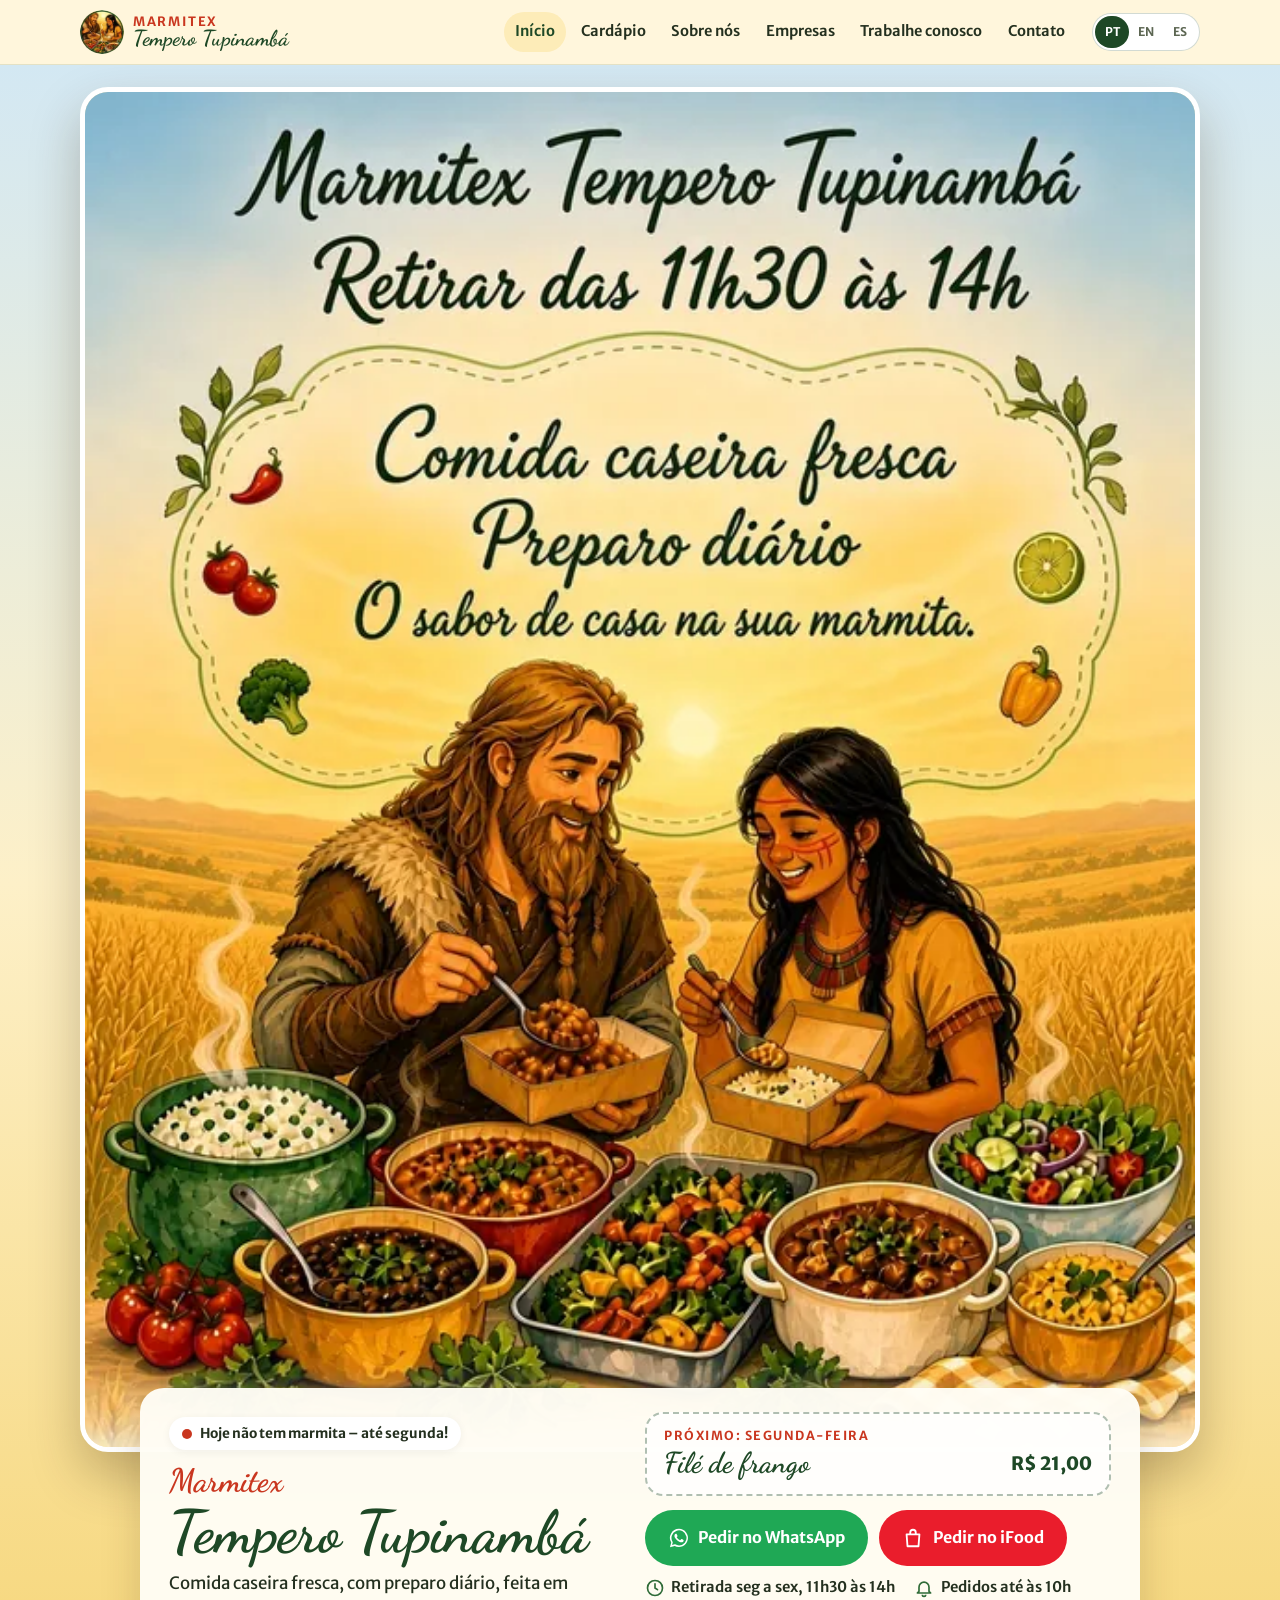
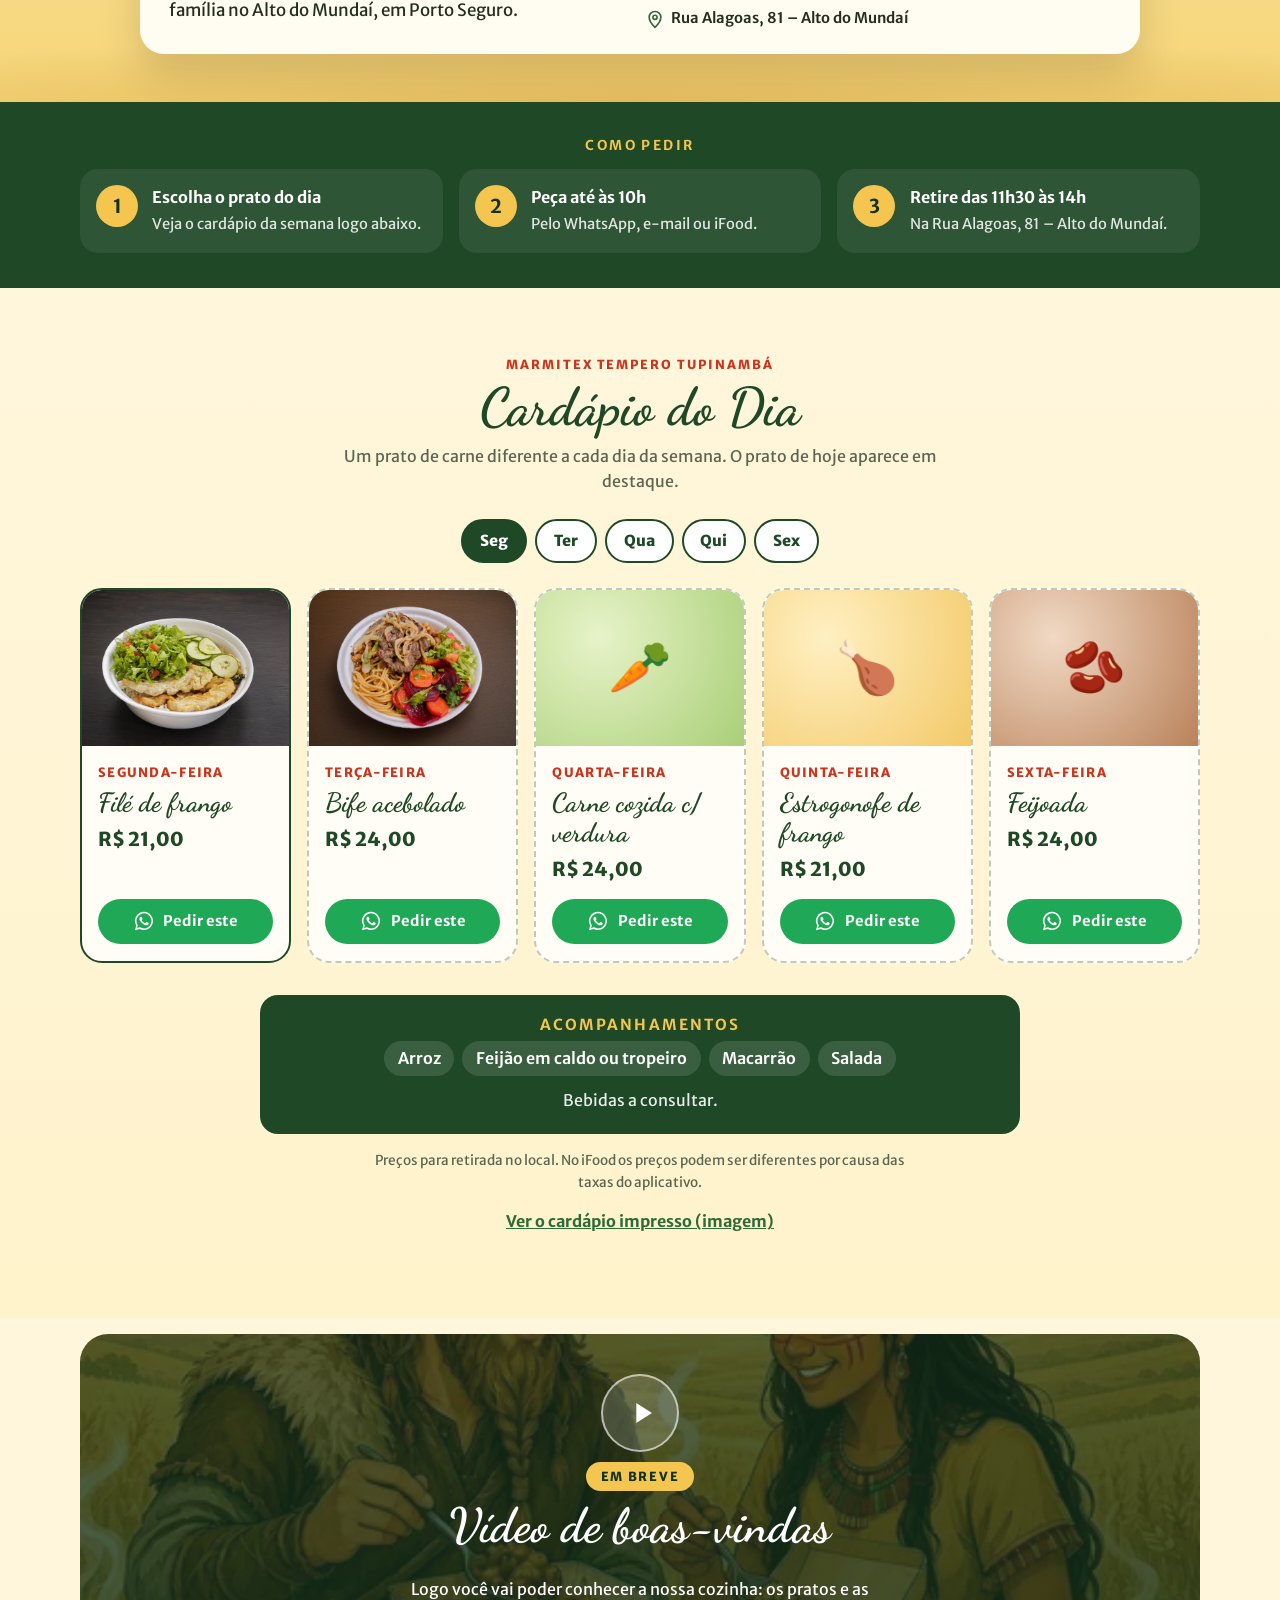
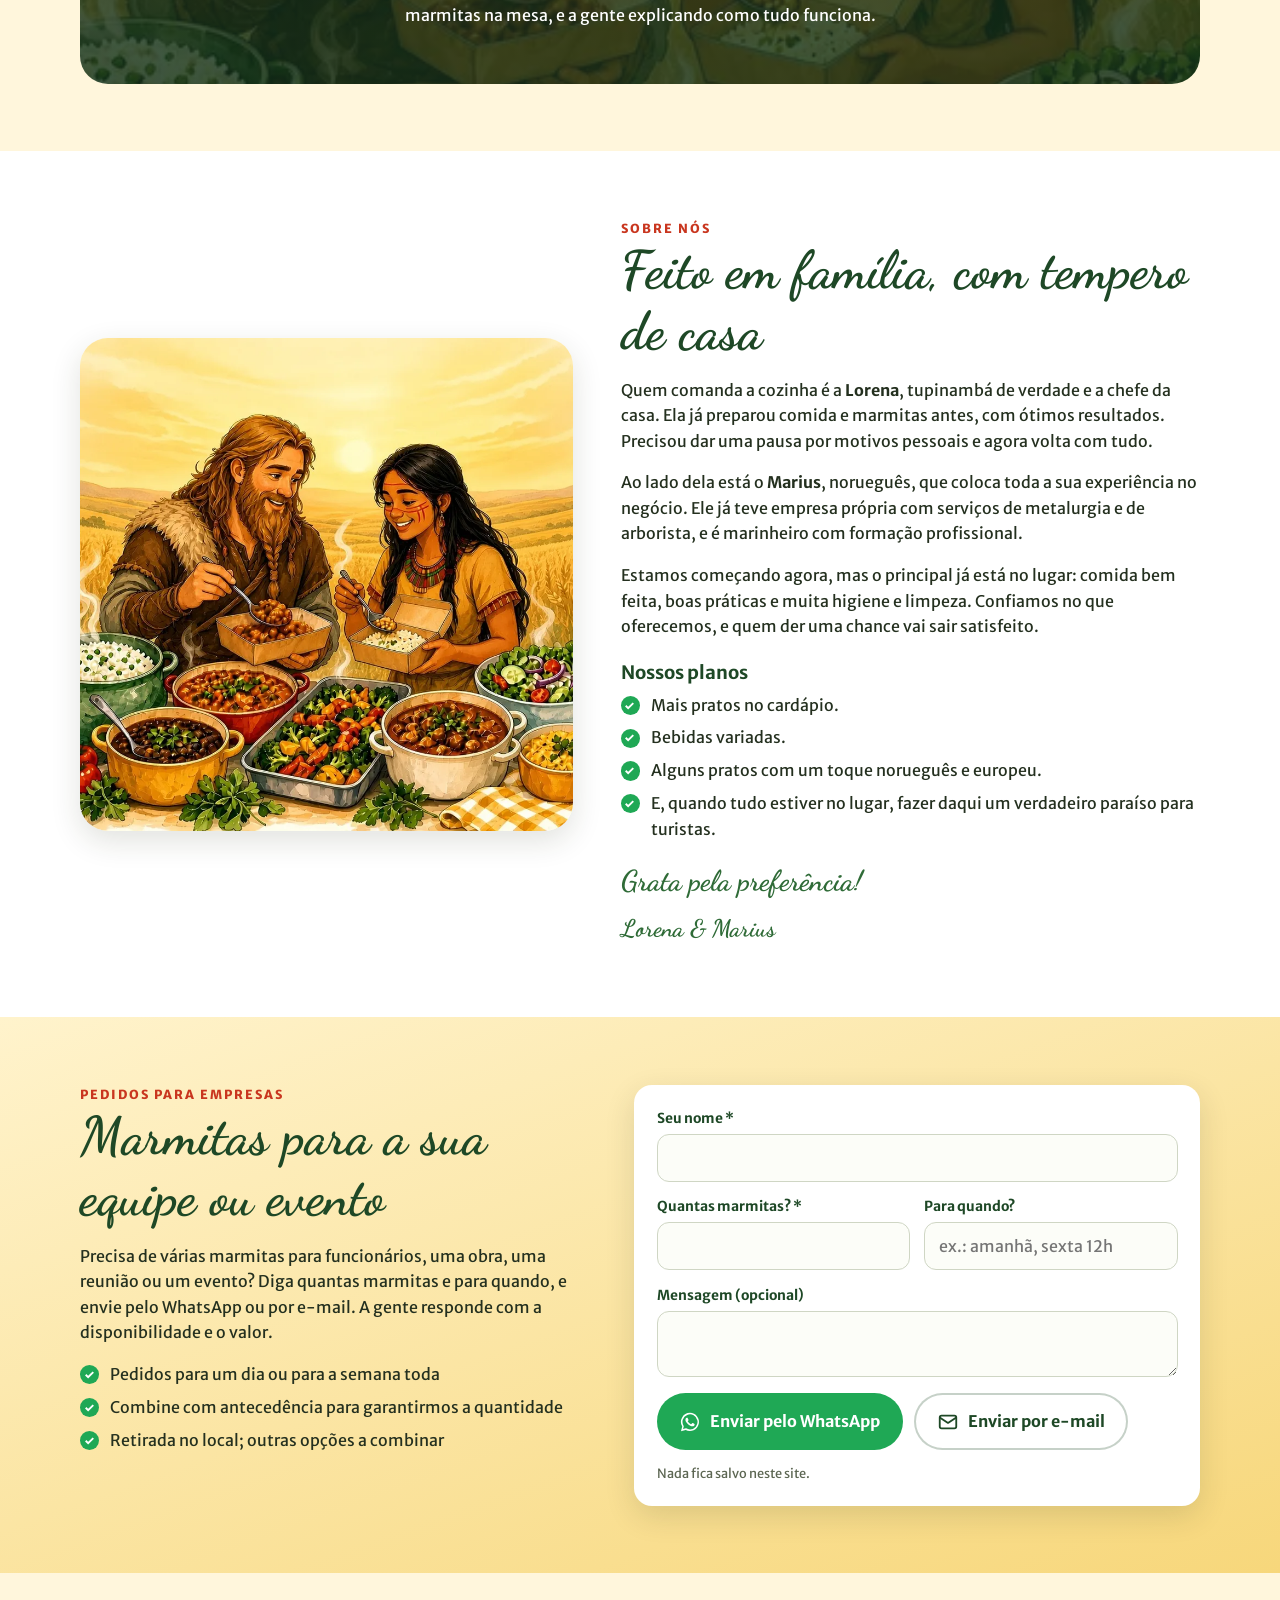
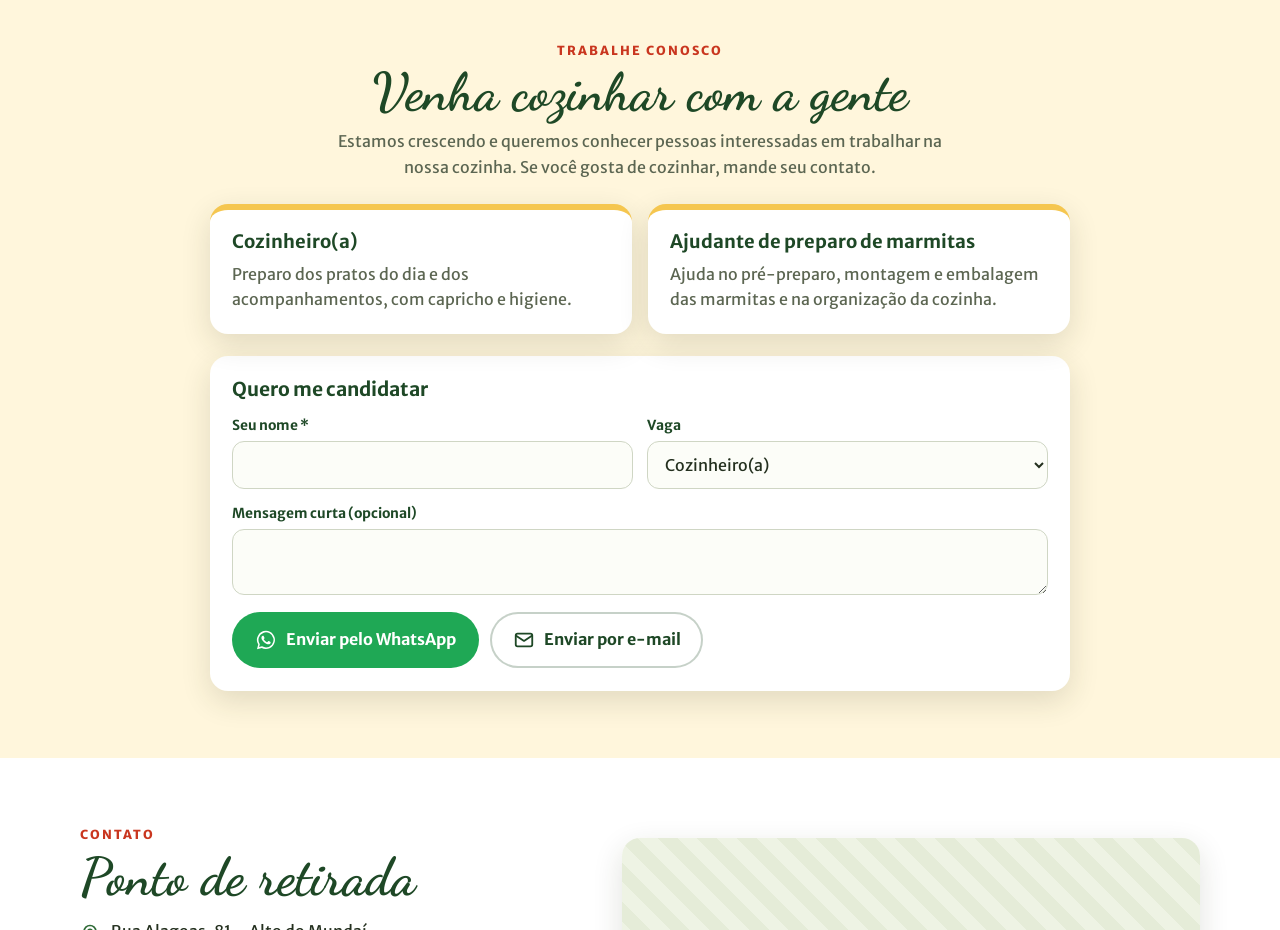
==== commit fbeda95d: "Adiciona foto do prato do dia na terça-feira" ====
--- a/index.html
+++ b/index.html
@@ -6,11 +6,11 @@
 <title>Marmitex Tempero Tupinambá | Marmita caseira em Porto Seguro - BA</title>
 <meta name="description" content="Marmitex caseira, feita na hora todo dia, no Alto do Mundaí em Porto Seguro - BA. Cardápio da semana a partir de R$ 21. Retirada de segunda a sexta, das 11h30 às 14h. Peça pelo WhatsApp ou iFood.">
 <meta name="theme-color" content="#1e4826">
-<!-- TROQUE "https://tupilena.github.io/" pelo endereço real do site quando tiver (aqui, no JSON-LD, sitemap.xml e robots.txt) -->
-<link rel="canonical" href="https://tupilena.github.io/">
-<link rel="alternate" hreflang="pt-BR" href="https://tupilena.github.io/">
-<link rel="alternate" hreflang="en" href="https://tupilena.github.io/?lang=en">
-<link rel="alternate" hreflang="es" href="https://tupilena.github.io/?lang=es">
+<!-- TROQUE "https://temperotupinamba.com.br/" pelo endereço real do site quando tiver (aqui, no JSON-LD, sitemap.xml e robots.txt) -->
+<link rel="canonical" href="https://temperotupinamba.com.br/">
+<link rel="alternate" hreflang="pt-BR" href="https://temperotupinamba.com.br/">
+<link rel="alternate" hreflang="en" href="https://temperotupinamba.com.br/?lang=en">
+<link rel="alternate" hreflang="es" href="https://temperotupinamba.com.br/?lang=es">
 <meta property="og:type" content="restaurant">
 <meta property="og:locale" content="pt_BR">
 <meta property="og:locale:alternate" content="en_US">
@@ -18,8 +18,8 @@
 <meta property="og:site_name" content="Marmitex Tempero Tupinambá">
 <meta property="og:title" content="Marmitex Tempero Tupinambá – O sabor de casa na sua marmita">
 <meta property="og:description" content="Comida caseira fresca, preparo diário. Retirada seg–sex 11h30–14h no Alto do Mundaí, Porto Seguro - BA. Peça pelo WhatsApp.">
-<meta property="og:url" content="https://tupilena.github.io/">
-<meta property="og:image" content="https://tupilena.github.io/img/og-image.jpg">
+<meta property="og:url" content="https://temperotupinamba.com.br/">
+<meta property="og:image" content="https://temperotupinamba.com.br/img/og-image.jpg">
 <meta property="og:image:width" content="1200">
 <meta property="og:image:height" content="630">
 <meta name="twitter:card" content="summary_large_image">
@@ -35,13 +35,13 @@
 {
   "@context": "https://schema.org",
   "@type": "Restaurant",
-  "@id": "https://tupilena.github.io/#restaurante",
+  "@id": "https://temperotupinamba.com.br/#restaurante",
   "name": "Marmitex Tempero Tupinambá",
   "alternateName": "Marmitex Caseira Tempero Tupinamba",
   "description": "Marmitex caseira, comida caseira fresca com preparo diário. Retirada no local de segunda a sexta.",
-  "url": "https://tupilena.github.io/",
-  "image": ["https://tupilena.github.io/img/og-image.jpg", "https://tupilena.github.io/img/marmita-file-de-frango.webp"],
-  "logo": "https://tupilena.github.io/img/logo-192.png",
+  "url": "https://temperotupinamba.com.br/",
+  "image": ["https://temperotupinamba.com.br/img/og-image.jpg", "https://temperotupinamba.com.br/img/marmita-file-de-frango.webp"],
+  "logo": "https://temperotupinamba.com.br/img/logo-192.png",
   "telephone": "+55-73-98820-4426",
   "email": "tupilena90@gmail.com",
   "servesCuisine": ["Brasileira", "Comida caseira"],
@@ -196,8 +196,7 @@
         </div>
       </article>
       <article class="dish" data-day="2" data-dish="Bife acebolado" data-price="24">
-        <div class="dish-photo ph ph-2" aria-hidden="true"><span>🥩</span></div>
-        <!-- FOTO: quando tiverem foto do prato, troque o bloco acima por <div class="dish-photo"><img src="img/SUA-FOTO.webp" alt="..."></div> -->
+        <div class="dish-photo"><img src="img/prato-do-dia.webp" width="1152" height="864" loading="lazy" alt="Prato do dia – Marmitex Tempero Tupinambá"></div>
         <div class="dish-body">
           <p class="dish-day"><span data-i18n="d.tue">Terça-feira</span><em class="badge-today" data-i18n="menu.today">Hoje</em></p>
           <h3 data-i18n="dish.2">Bife acebolado</h3>
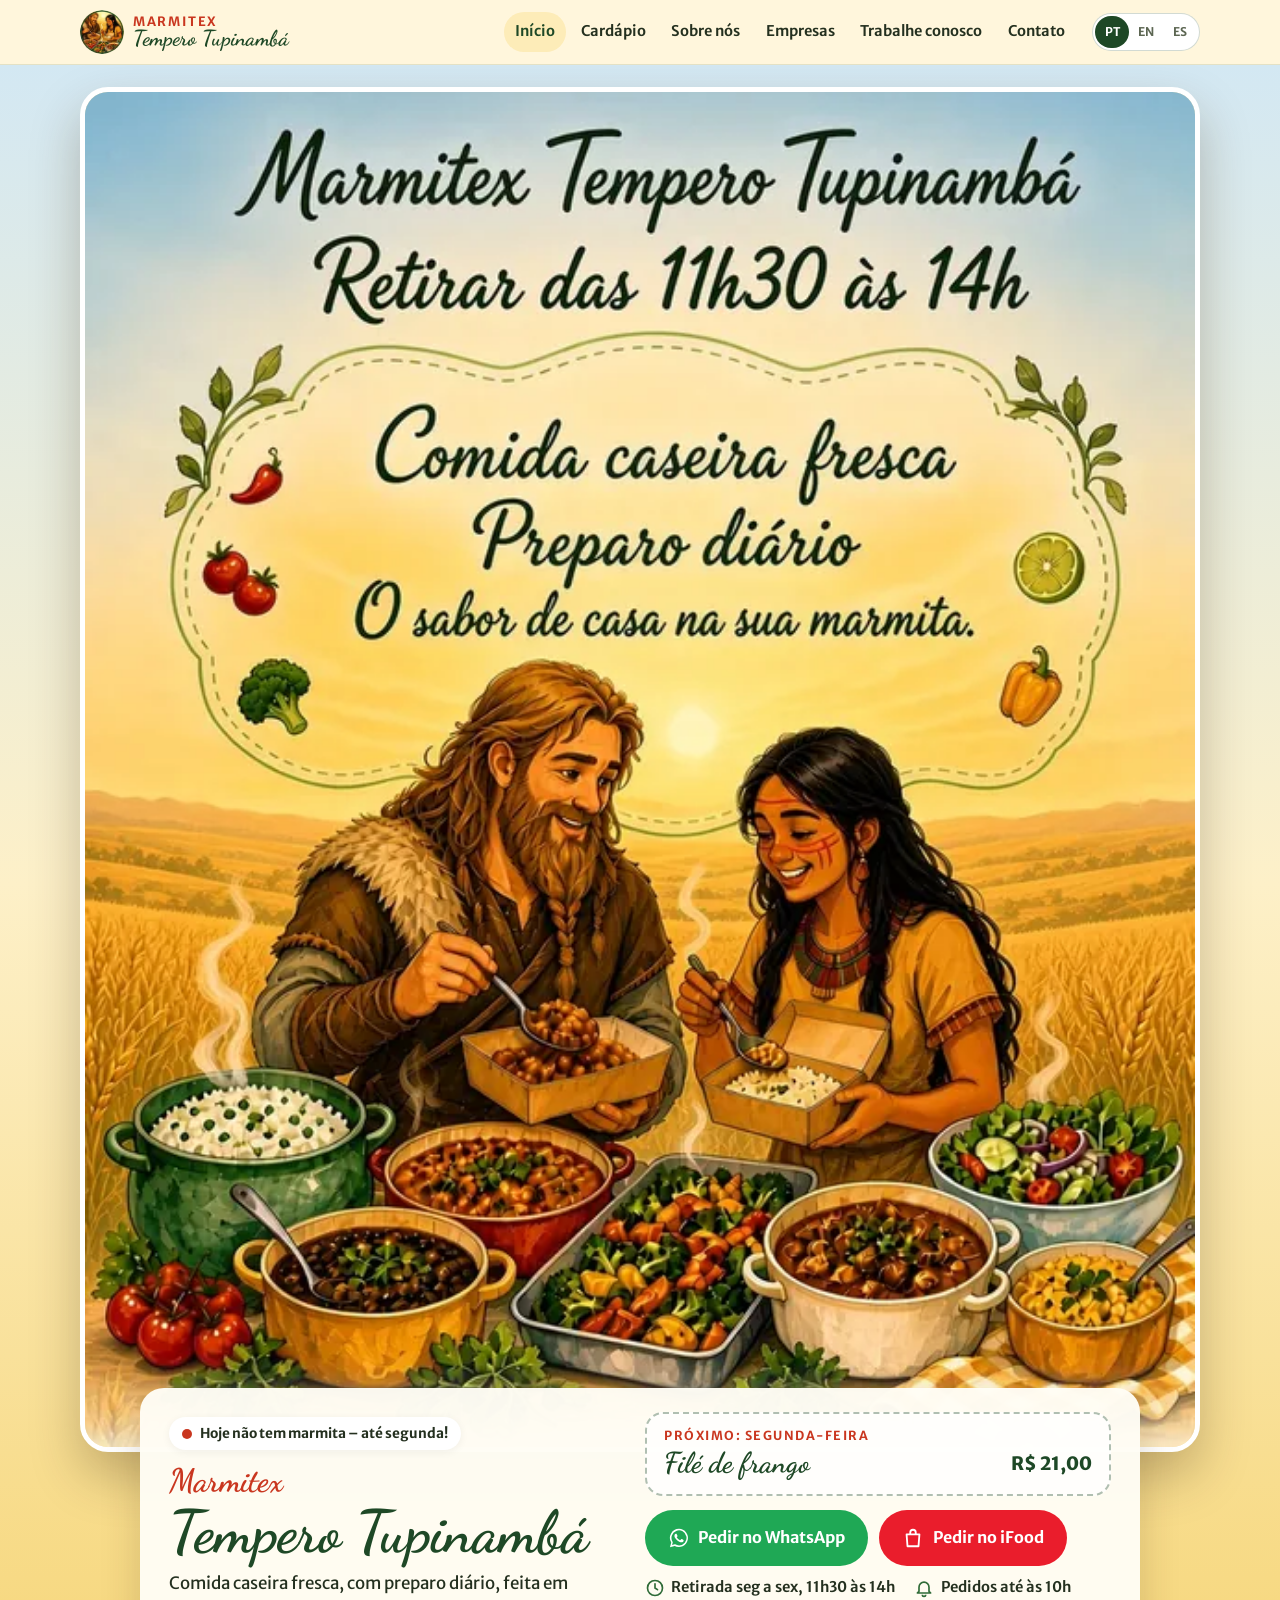
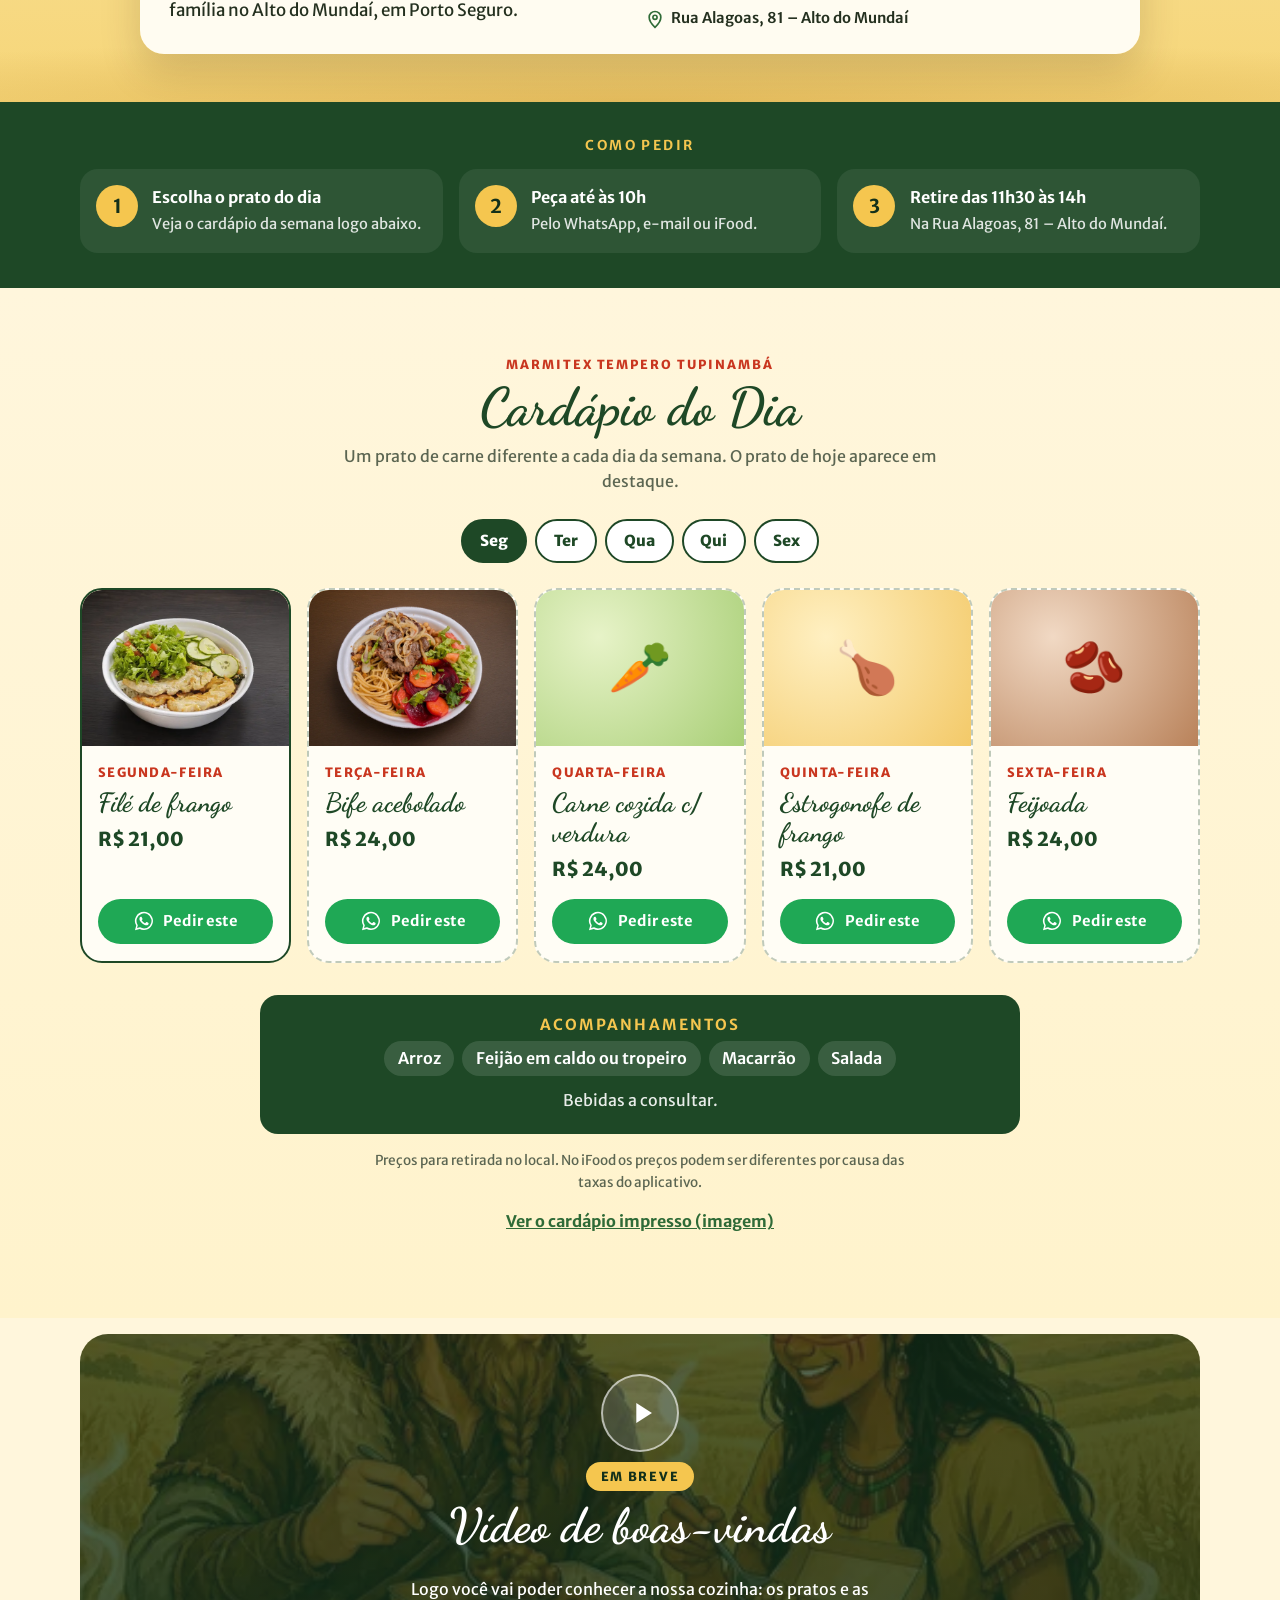
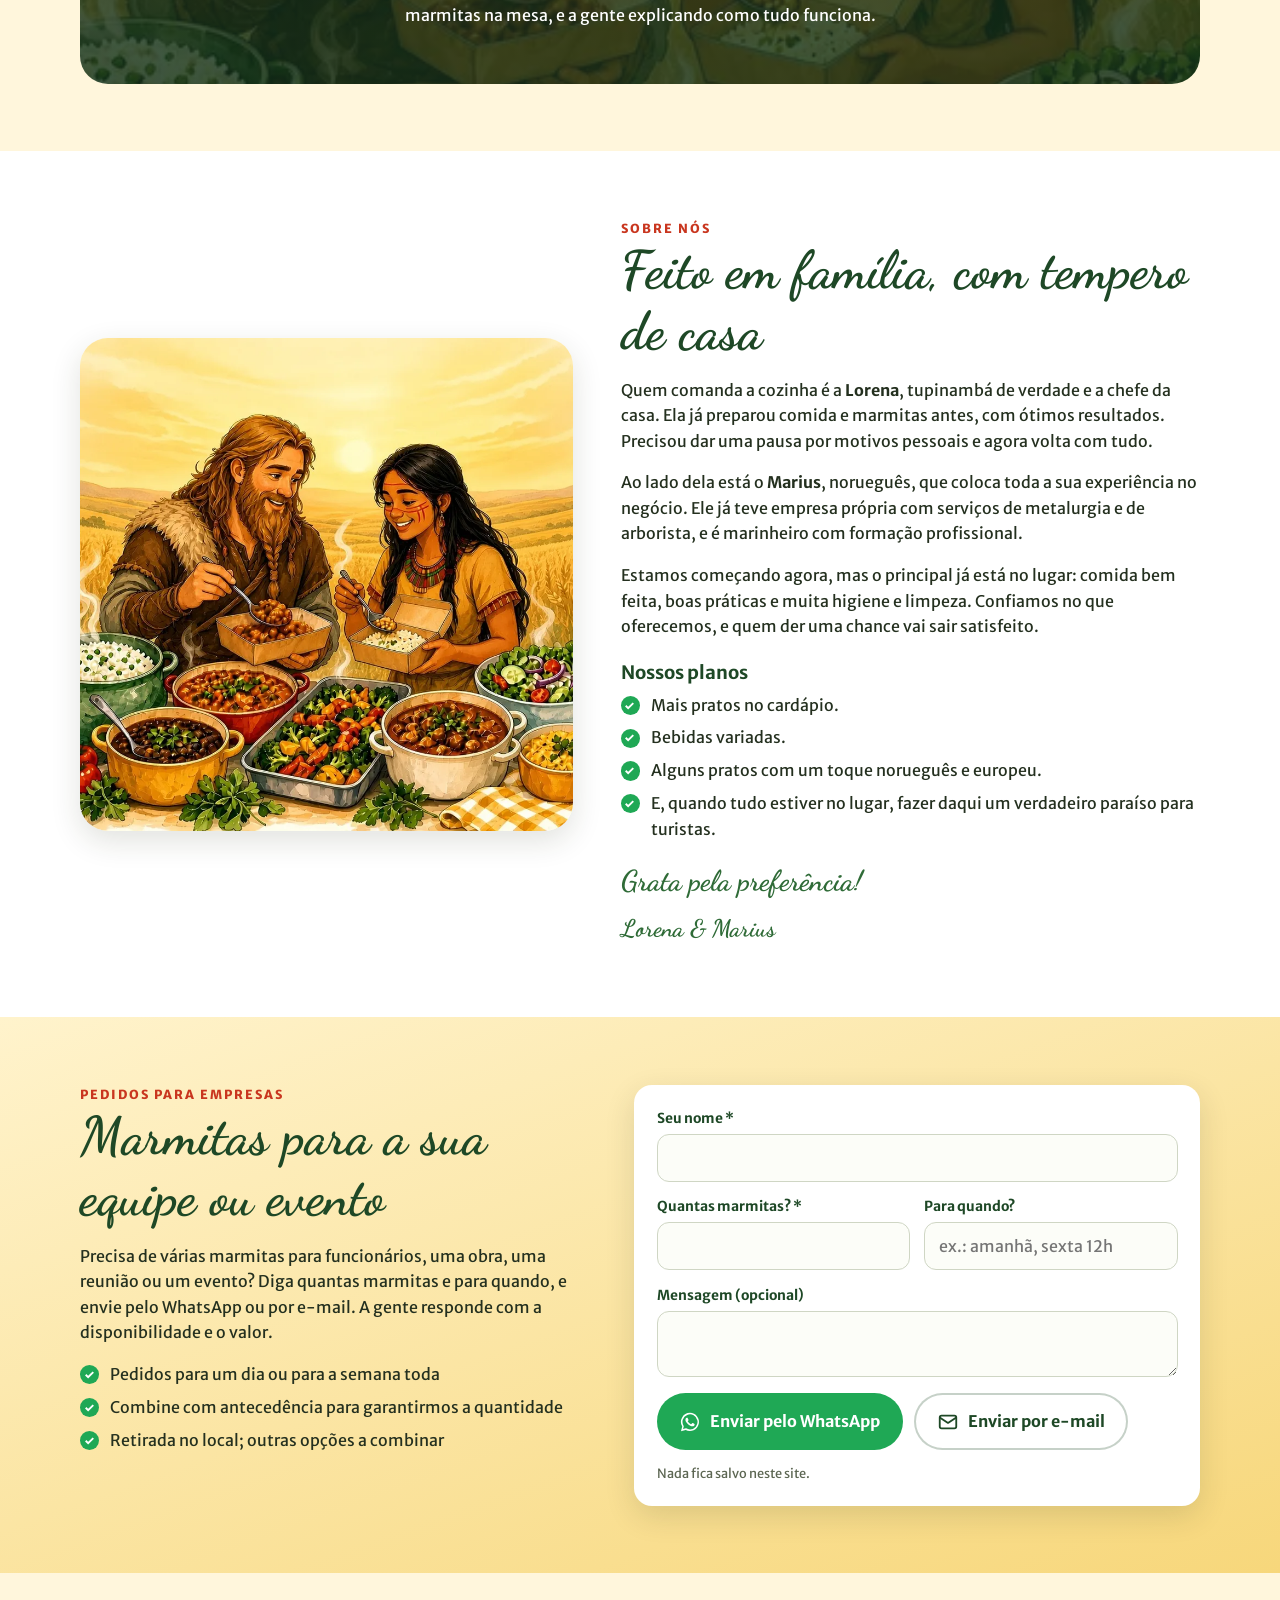
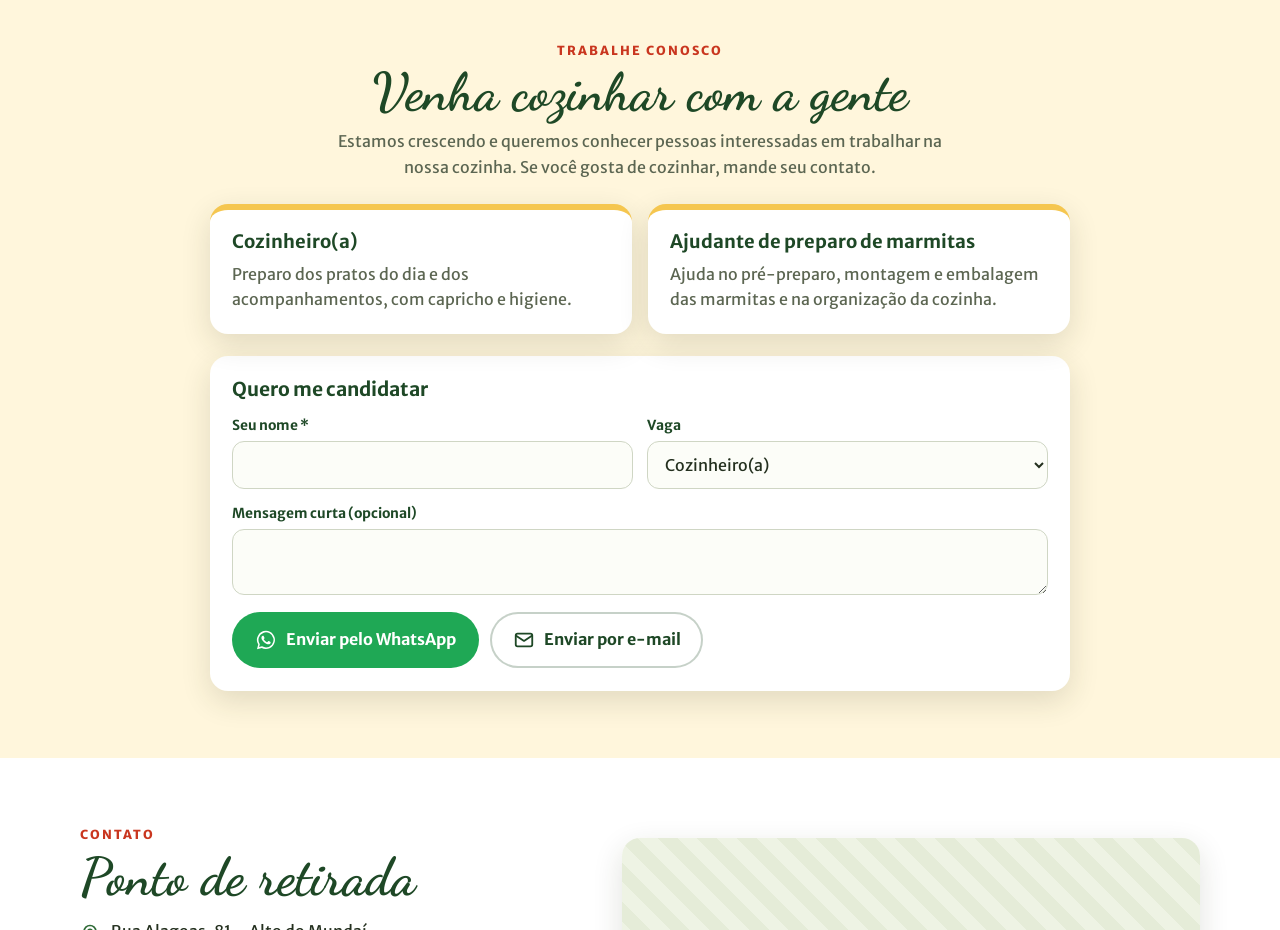
==== commit 5e00f101: "Corrige o visual e o clique das fotos do cardápio no computador Remove o estilo padrão do botão (fun" ====
--- a/index.html
+++ b/index.html
@@ -30,7 +30,7 @@
 <link rel="preload" href="fonts/dancing-script-700.woff2" as="font" type="font/woff2" crossorigin>
 <link rel="preload" as="image" href="img/hero-logo-mobile-600.webp" imagesrcset="img/hero-logo-mobile-600.webp 600w, img/hero-logo-mobile-900.webp 900w" imagesizes="100vw" media="(max-width: 640px)">
 <link rel="preload" as="image" href="img/hero-boas-vindas-1280.webp" imagesrcset="img/hero-boas-vindas-800.webp 800w, img/hero-boas-vindas-1280.webp 1280w" imagesizes="(max-width: 1150px) 100vw, 1120px" media="(min-width: 641px)">
-<link rel="stylesheet" href="css/style.css">
+<link rel="stylesheet" href="css/style.css?v=2">
 <script type="application/ld+json">
 {
   "@context": "https://schema.org",
@@ -187,7 +187,7 @@
     <!-- PREÇOS: altere aqui (e no JSON-LD lá em cima) se mudarem -->
     <div class="cards" id="cards">
       <article class="dish" data-day="1" data-dish="Filé de frango" data-price="21">
-        <div class="dish-photo"><img src="img/marmita-file-de-frango-600.webp" width="600" height="447" loading="lazy" alt="Marmita de filé de frango com arroz e salada" data-i18n-alt="dish.1alt"></div>
+        <div class="dish-photo"><button type="button" class="zoom-trig" data-full="img/marmita-file-de-frango.webp" aria-haspopup="dialog"><img src="img/marmita-file-de-frango-600.webp" width="600" height="447" loading="lazy" alt="Marmita de filé de frango com arroz e salada" data-i18n-alt="dish.1alt"></button></div>
         <div class="dish-body">
           <p class="dish-day"><span data-i18n="d.mon">Segunda-feira</span><em class="badge-today" data-i18n="menu.today">Hoje</em></p>
           <h3 data-i18n="dish.1">Filé de frango</h3>
@@ -196,7 +196,7 @@
         </div>
       </article>
       <article class="dish" data-day="2" data-dish="Bife acebolado" data-price="24">
-        <div class="dish-photo"><img src="img/prato-do-dia.webp" width="1152" height="864" loading="lazy" alt="Prato do dia – Marmitex Tempero Tupinambá"></div>
+        <div class="dish-photo"><button type="button" class="zoom-trig" aria-haspopup="dialog"><img src="img/prato-do-dia.webp" width="1152" height="864" loading="lazy" alt="Prato do dia – Marmitex Tempero Tupinambá"></button></div>
         <div class="dish-body">
           <p class="dish-day"><span data-i18n="d.tue">Terça-feira</span><em class="badge-today" data-i18n="menu.today">Hoje</em></p>
           <h3 data-i18n="dish.2">Bife acebolado</h3>
@@ -244,7 +244,7 @@
       <p data-i18n="menu.drinks">Bebidas a consultar.</p>
     </div>
     <p class="note" data-i18n="menu.note">Preços para retirada no local. No iFood os preços podem ser diferentes por causa das taxas do aplicativo.</p>
-    <p class="center"><a class="link" href="img/cardapio-flyer.webp" target="_blank" rel="noopener" data-i18n="menu.flyer">Ver o cardápio impresso (imagem)</a></p>
+    <p class="center"><a class="link js-lightbox" href="img/cardapio-flyer.webp" target="_blank" rel="noopener" data-i18n="menu.flyer">Ver o cardápio impresso (imagem)</a></p>
   </div>
 </section>
 
@@ -415,7 +415,7 @@
   <symbol id="i-pin" viewBox="0 0 24 24"><g fill="none" stroke="currentColor" stroke-width="2"><path d="M12 22s7-6.3 7-12a7 7 0 1 0-14 0c0 5.7 7 12 7 12Z"/><circle cx="12" cy="10" r="2.5"/></g></symbol>
   <symbol id="i-mail" viewBox="0 0 24 24"><g fill="none" stroke="currentColor" stroke-width="2" stroke-linejoin="round"><rect x="3" y="5" width="18" height="14" rx="2"/><path d="m3 7 9 6 9-6"/></g></symbol>
 </svg>
-<script src="js/i18n.js" defer></script>
-<script src="js/main.js" defer></script>
+<script src="js/i18n.js?v=2" defer></script>
+<script src="js/main.js?v=2" defer></script>
 </body>
 </html>
--- a/css/style.css
+++ b/css/style.css
@@ -104,7 +104,7 @@
 .daytabs button.is-today::after{content:"";position:absolute;top:-3px;right:-3px;width:12px;height:12px;border-radius:50%;background:var(--tomato);border:2px solid #fff}
 .cards{display:grid;grid-template-columns:repeat(5,1fr);gap:1rem}
 .dish{background:#fffdf5;border:2px dashed rgba(30,72,38,.28);border-radius:22px;overflow:hidden;display:flex;flex-direction:column;transition:transform .2s,box-shadow .2s,border-color .2s;scroll-margin-top:calc(var(--head) + 80px)}
-.dish-photo{aspect-ratio:4/3;background:var(--cream-2);overflow:hidden}
+.dish-photo{position:relative;aspect-ratio:4/3;background:var(--cream-2);overflow:hidden}
 .dish-photo img{width:100%;height:100%;object-fit:cover}
 .ph{display:grid;place-items:center;font-size:3.2rem}
 .ph-2{background:radial-gradient(circle at 30% 30%,#ffe3b0,#f2b866)}
@@ -238,3 +238,14 @@
 }
 @media (max-width:640px){.map{height:320px}}
 .fab.hide{opacity:0;transform:scale(.6);pointer-events:none}
+
+
+/* Lightbox: ampliar fotos do cardápio */
+.zoom-trig{appearance:none;-webkit-appearance:none;display:block;position:absolute;inset:0;width:100%;height:100%;margin:0;padding:0;border:0;border-radius:0;background:transparent;box-shadow:none;font:inherit;color:inherit;cursor:zoom-in}.zoom-trig:focus{outline:none}.zoom-trig:focus-visible{outline:3px solid var(--sun-2);outline-offset:-3px}
+a.js-lightbox{cursor:zoom-in}
+body.lb-open{overflow:hidden}
+.lightbox{display:none;position:fixed;inset:0;z-index:200;background:rgba(10,8,4,.92);align-items:center;justify-content:center;padding:3.5rem .75rem 1rem;padding-top:max(3.5rem,env(safe-area-inset-top));padding-right:max(.75rem,env(safe-area-inset-right));padding-bottom:max(1rem,env(safe-area-inset-bottom));padding-left:max(.75rem,env(safe-area-inset-left));cursor:zoom-out}
+.lightbox.is-open{display:flex}
+.lightbox img{max-width:100%;max-height:100%;width:auto;height:auto;object-fit:contain;border-radius:8px;box-shadow:0 12px 40px rgba(0,0,0,.45);cursor:zoom-out}
+.lightbox-close{position:absolute;top:max(.4rem,env(safe-area-inset-top));right:max(.4rem,env(safe-area-inset-right));width:44px;height:44px;border:0;border-radius:50%;background:rgba(255,255,255,.18);color:#fff;font-size:1.8rem;line-height:1;cursor:pointer}
+.lightbox-close:focus-visible{outline:2px solid #fff;outline-offset:2px}
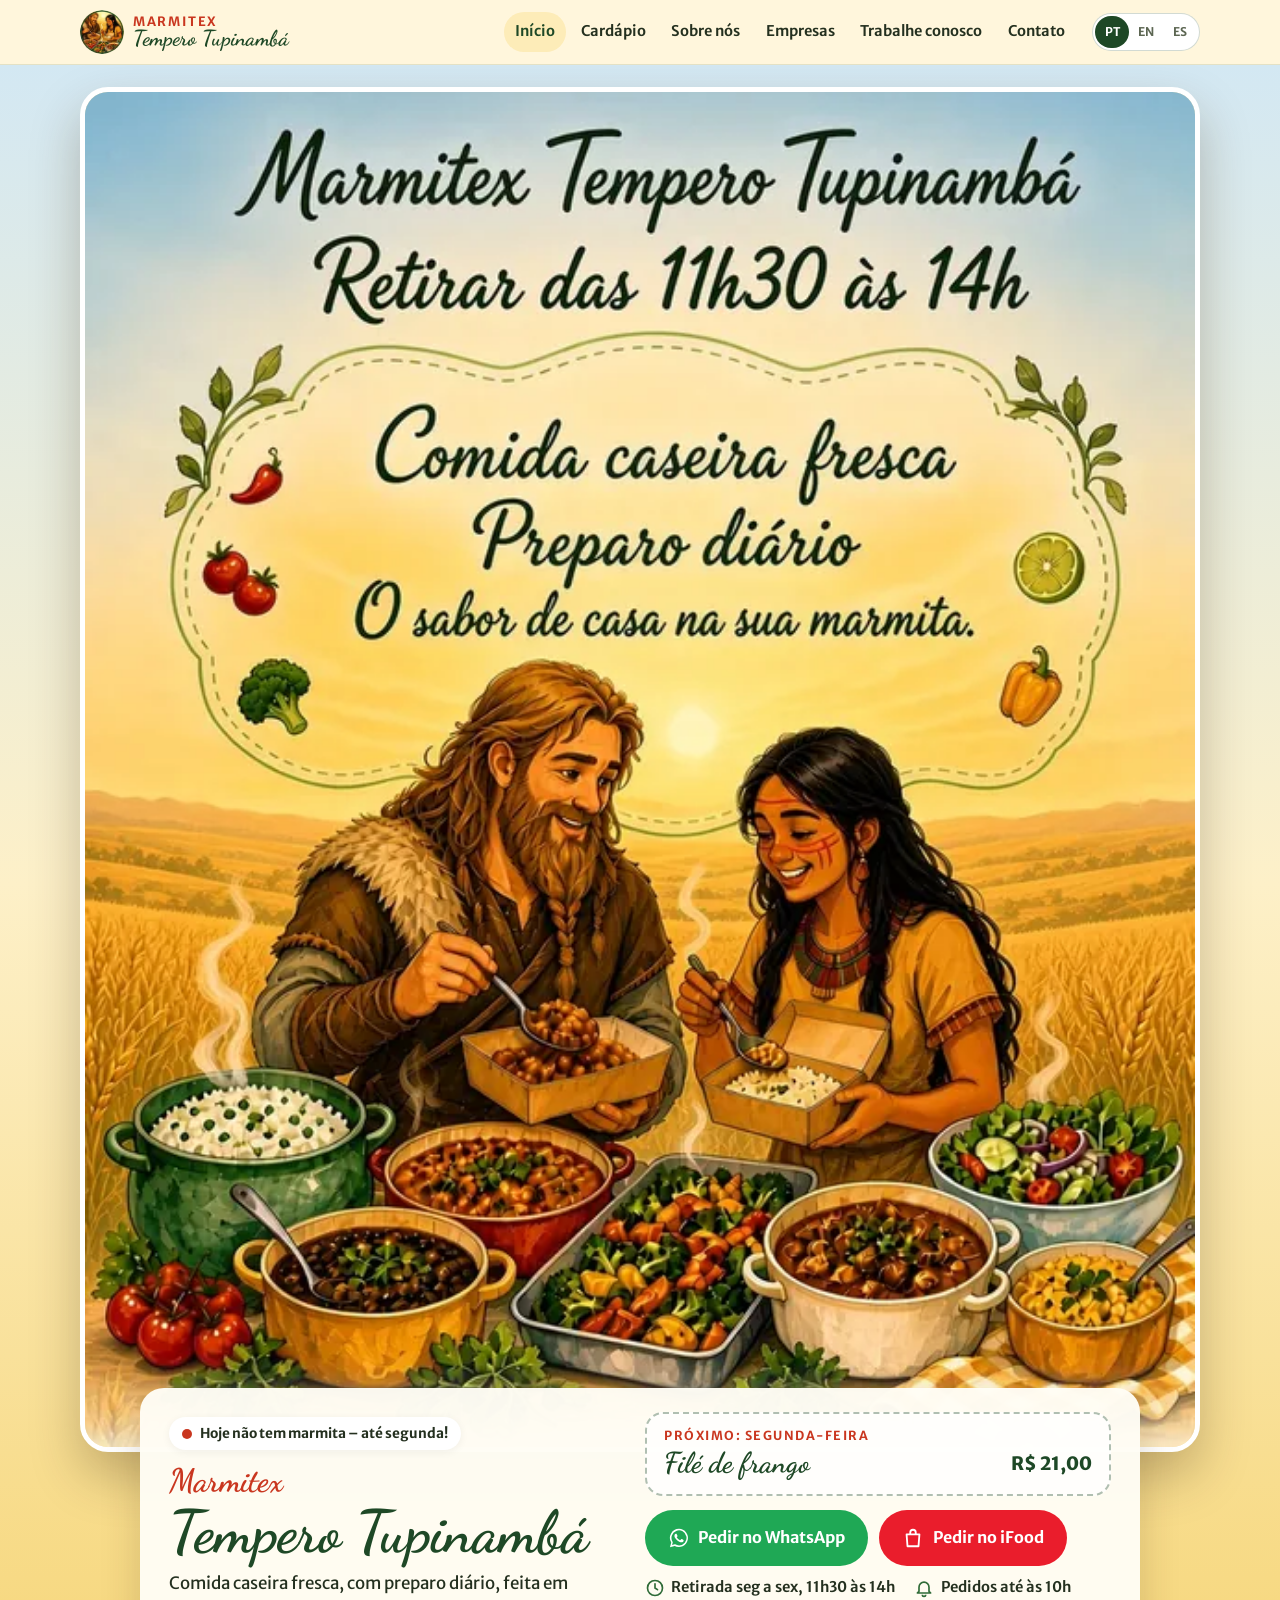
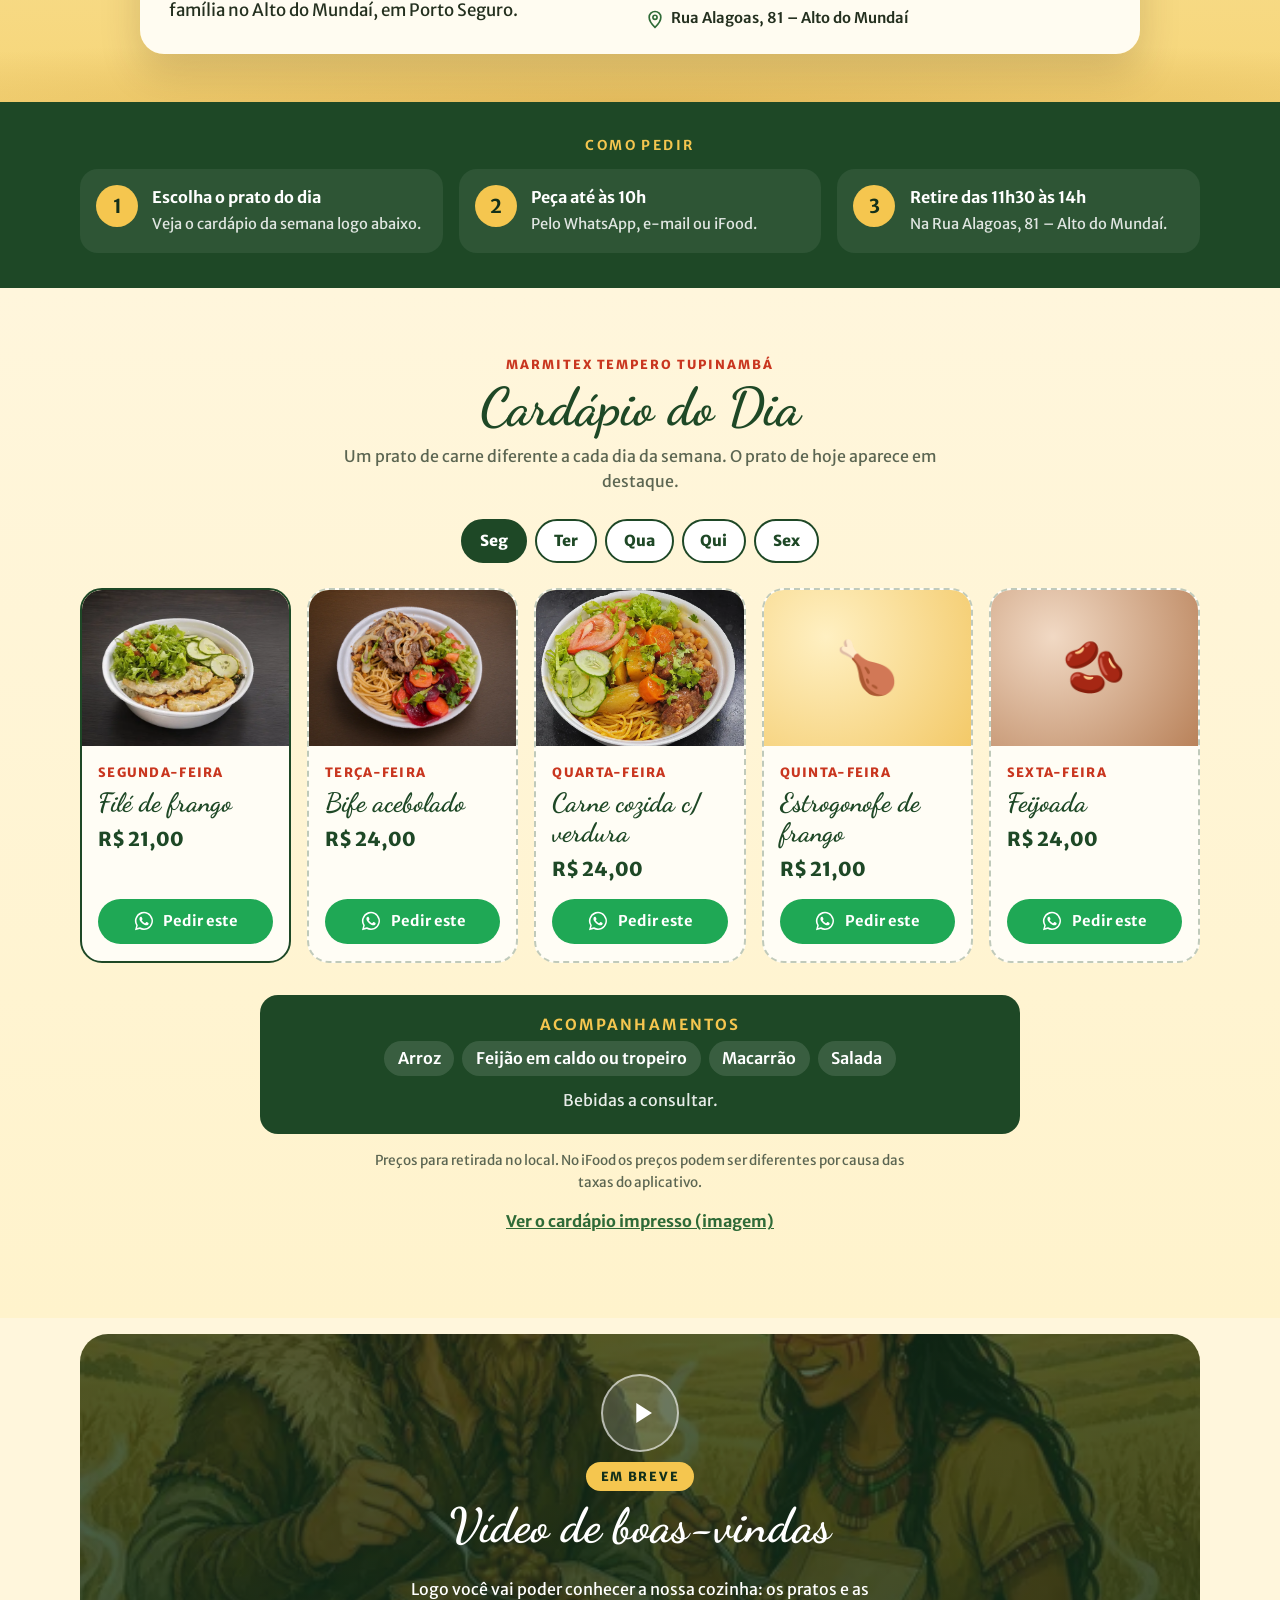
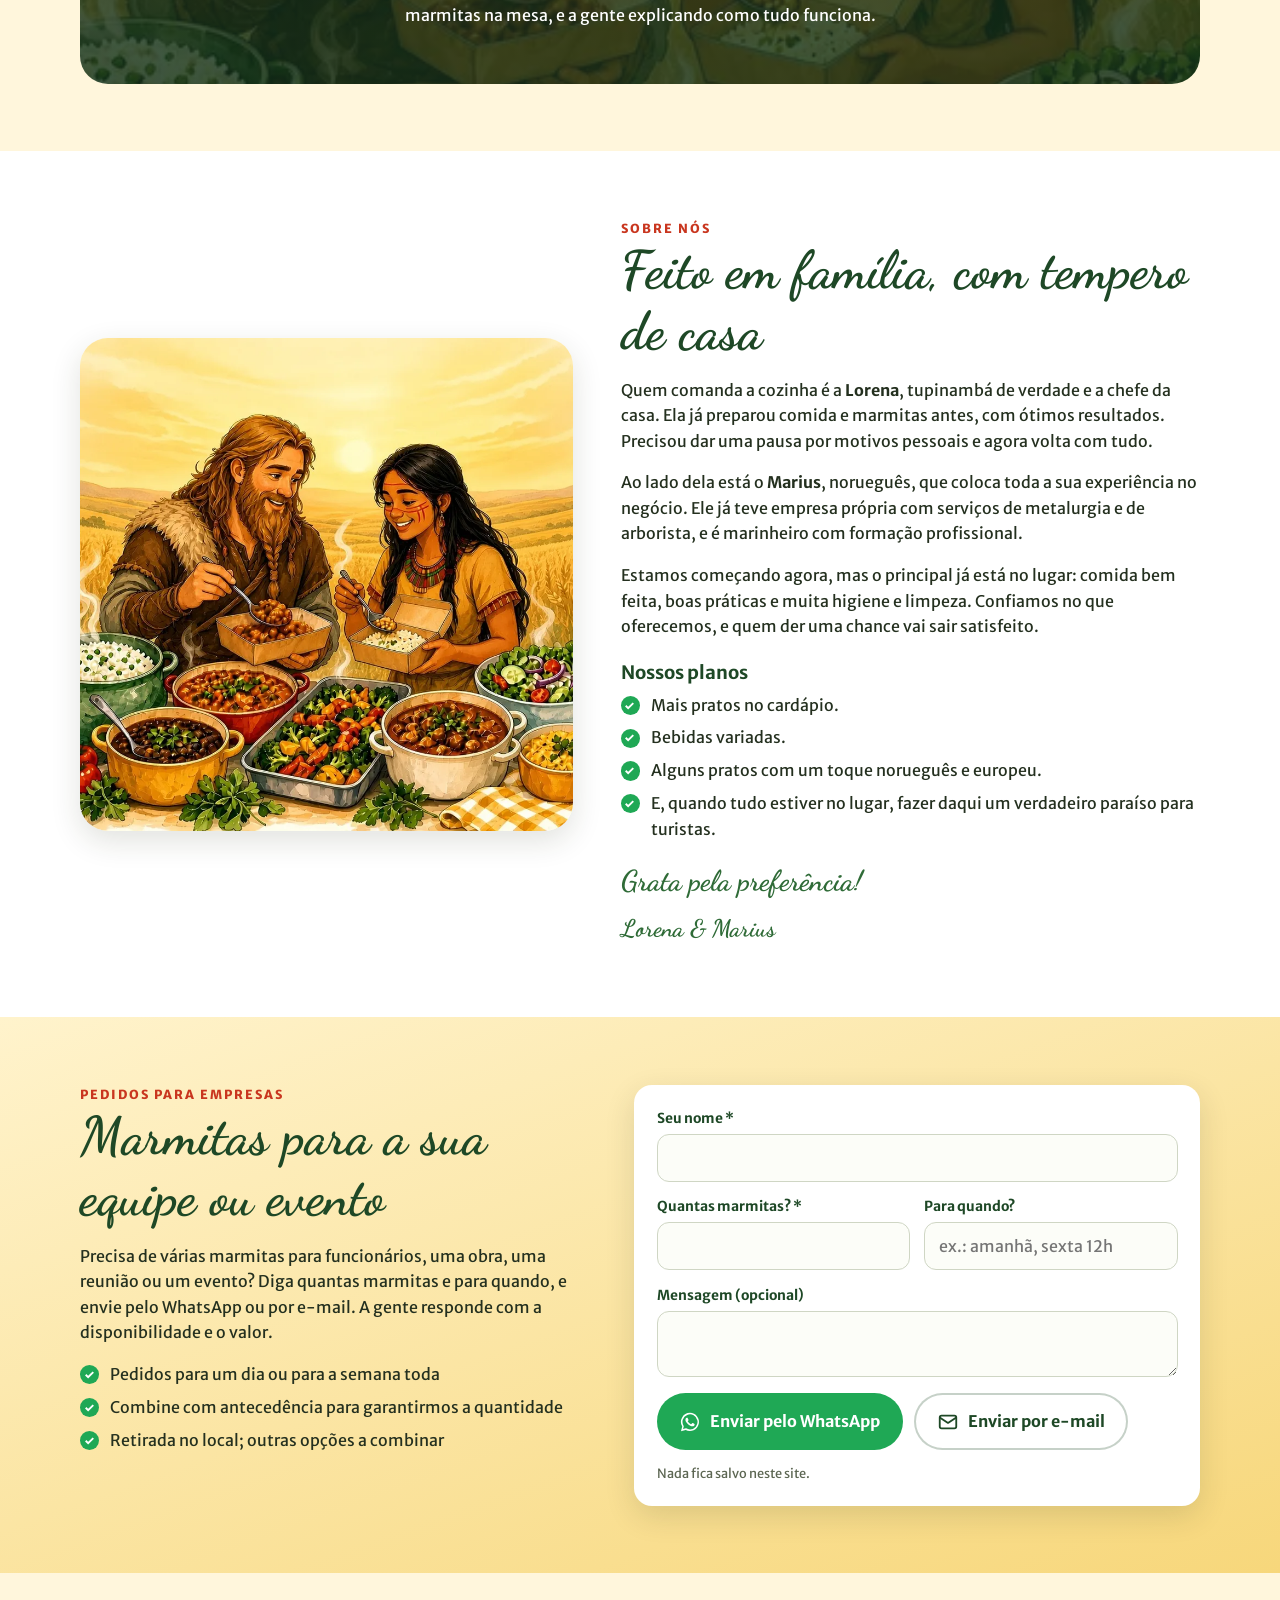
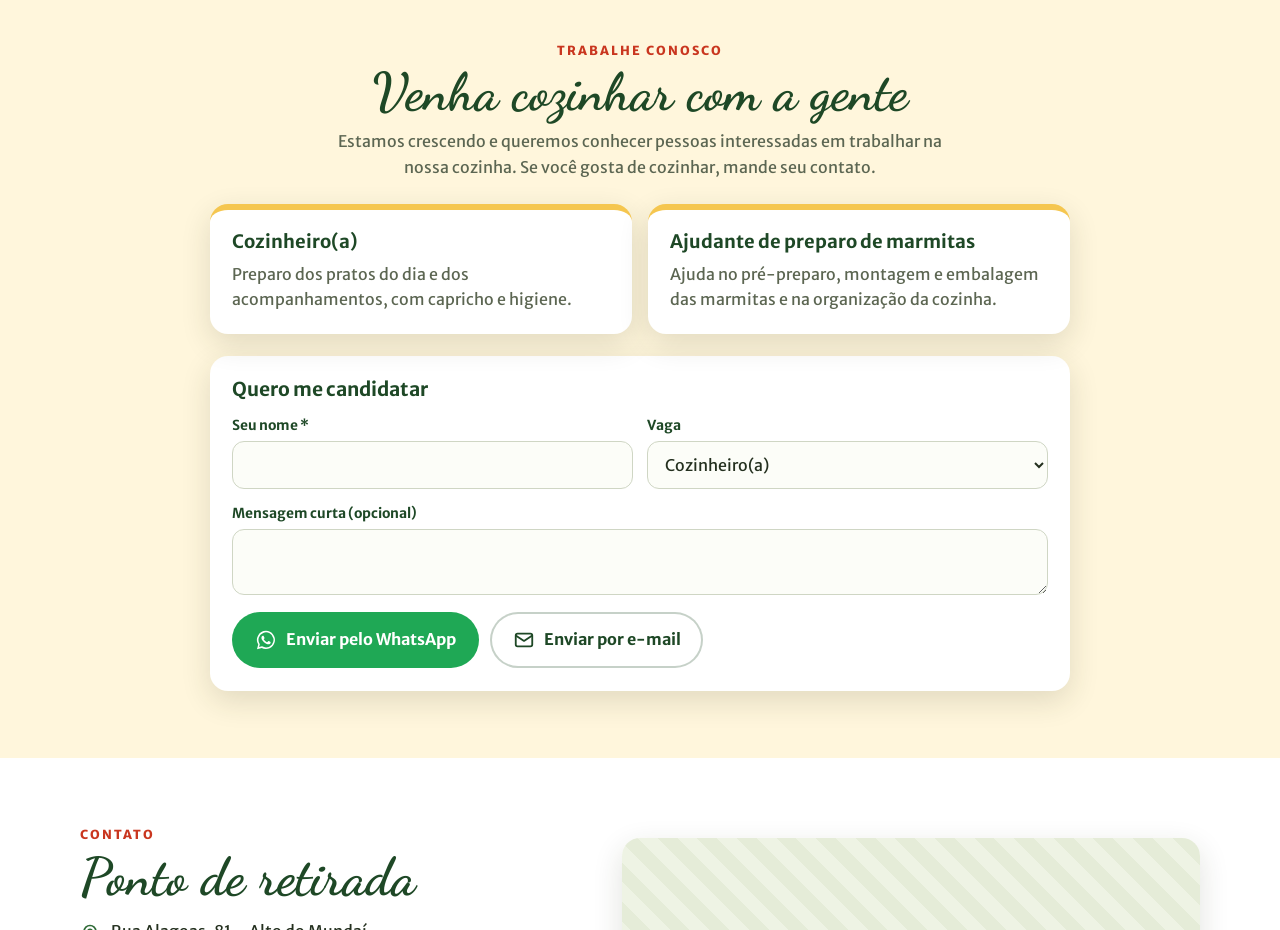
==== commit 6fbee8f5: "Adiciona foto da carne cozida com verdura na quarta-feira" ====
--- a/index.html
+++ b/index.html
@@ -205,7 +205,7 @@
         </div>
       </article>
       <article class="dish" data-day="3" data-dish="Carne cozida c/ verdura" data-price="24">
-        <div class="dish-photo ph ph-3" aria-hidden="true"><span>🥕</span></div>
+        <div class="dish-photo"><button type="button" class="zoom-trig" data-full="img/carne-cozida-com-verdura.webp" aria-haspopup="dialog"><img src="img/carne-cozida-com-verdura-600.webp" width="800" height="600" loading="lazy" alt="Marmita de carne cozida com verdura, arroz, macarrão, feijão e salada"></button></div>
         <div class="dish-body">
           <p class="dish-day"><span data-i18n="d.wed">Quarta-feira</span><em class="badge-today" data-i18n="menu.today">Hoje</em></p>
           <h3 data-i18n="dish.3">Carne cozida c/ verdura</h3>
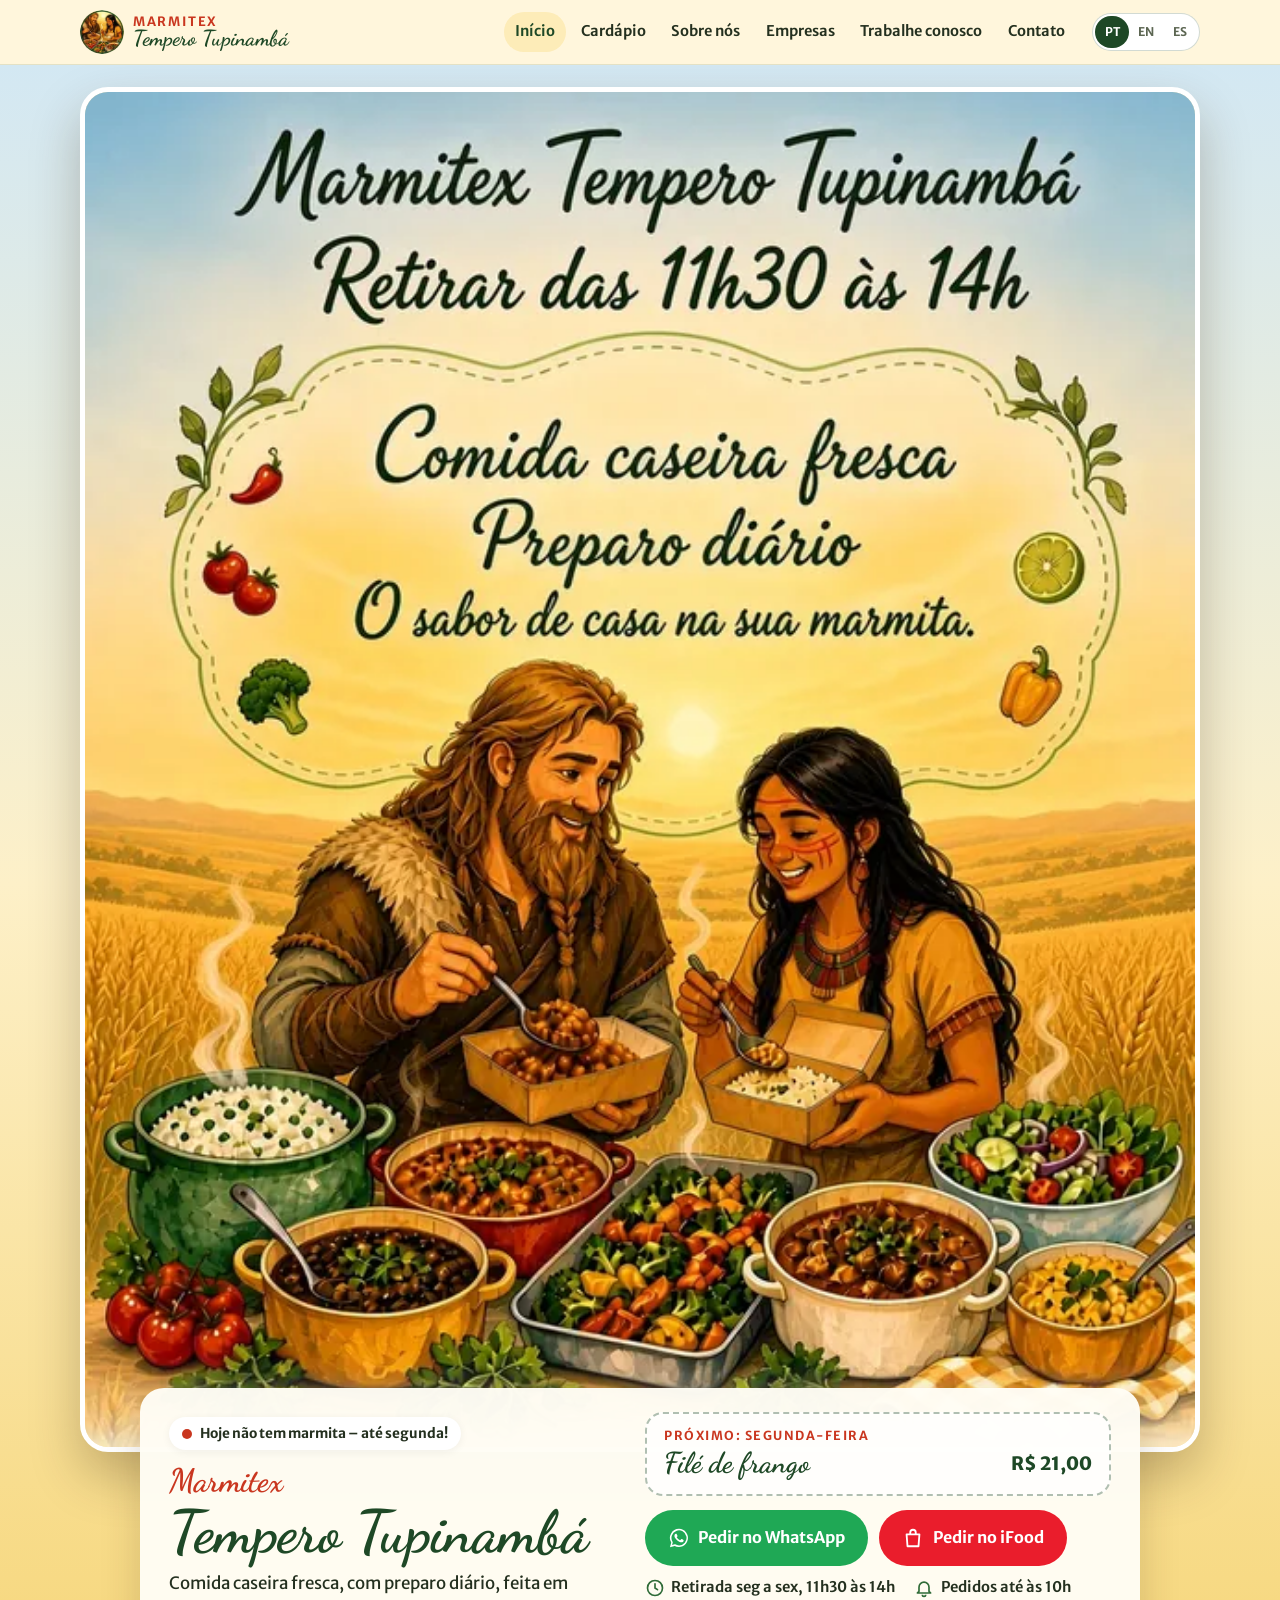
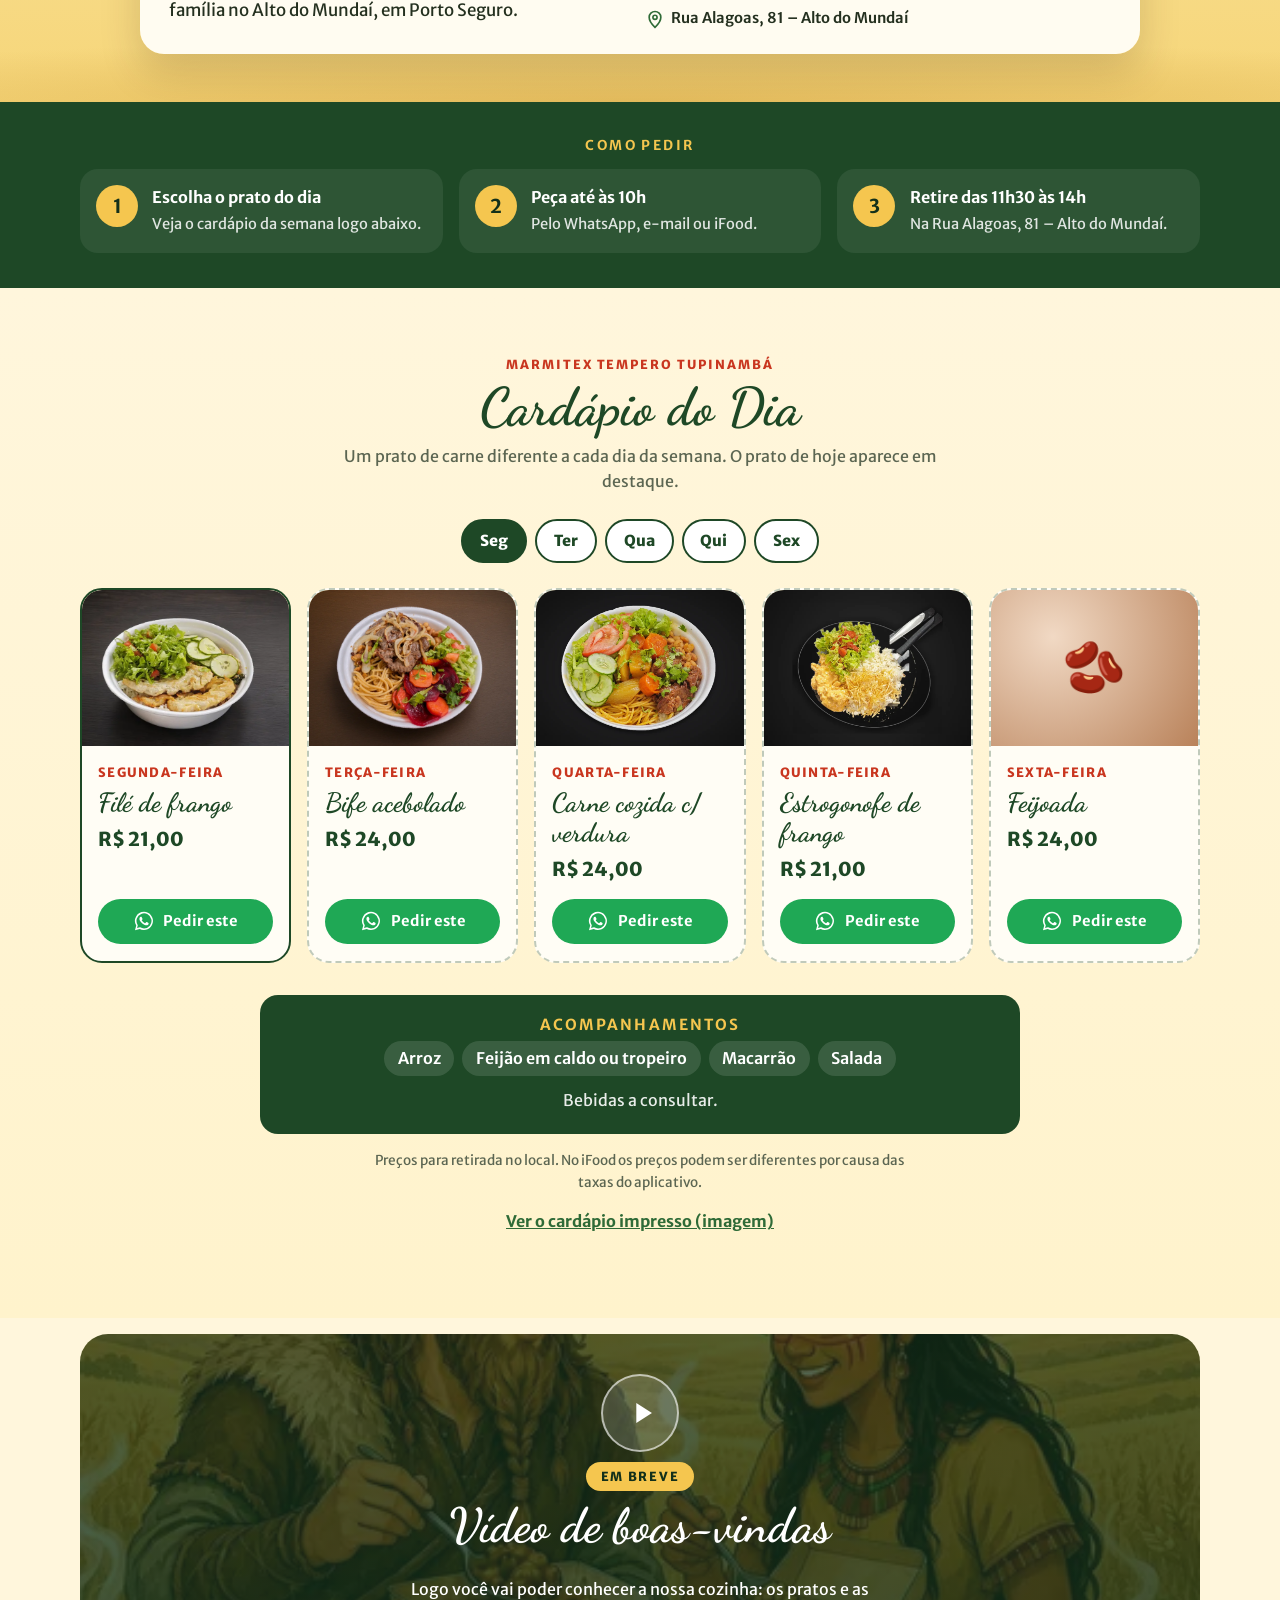
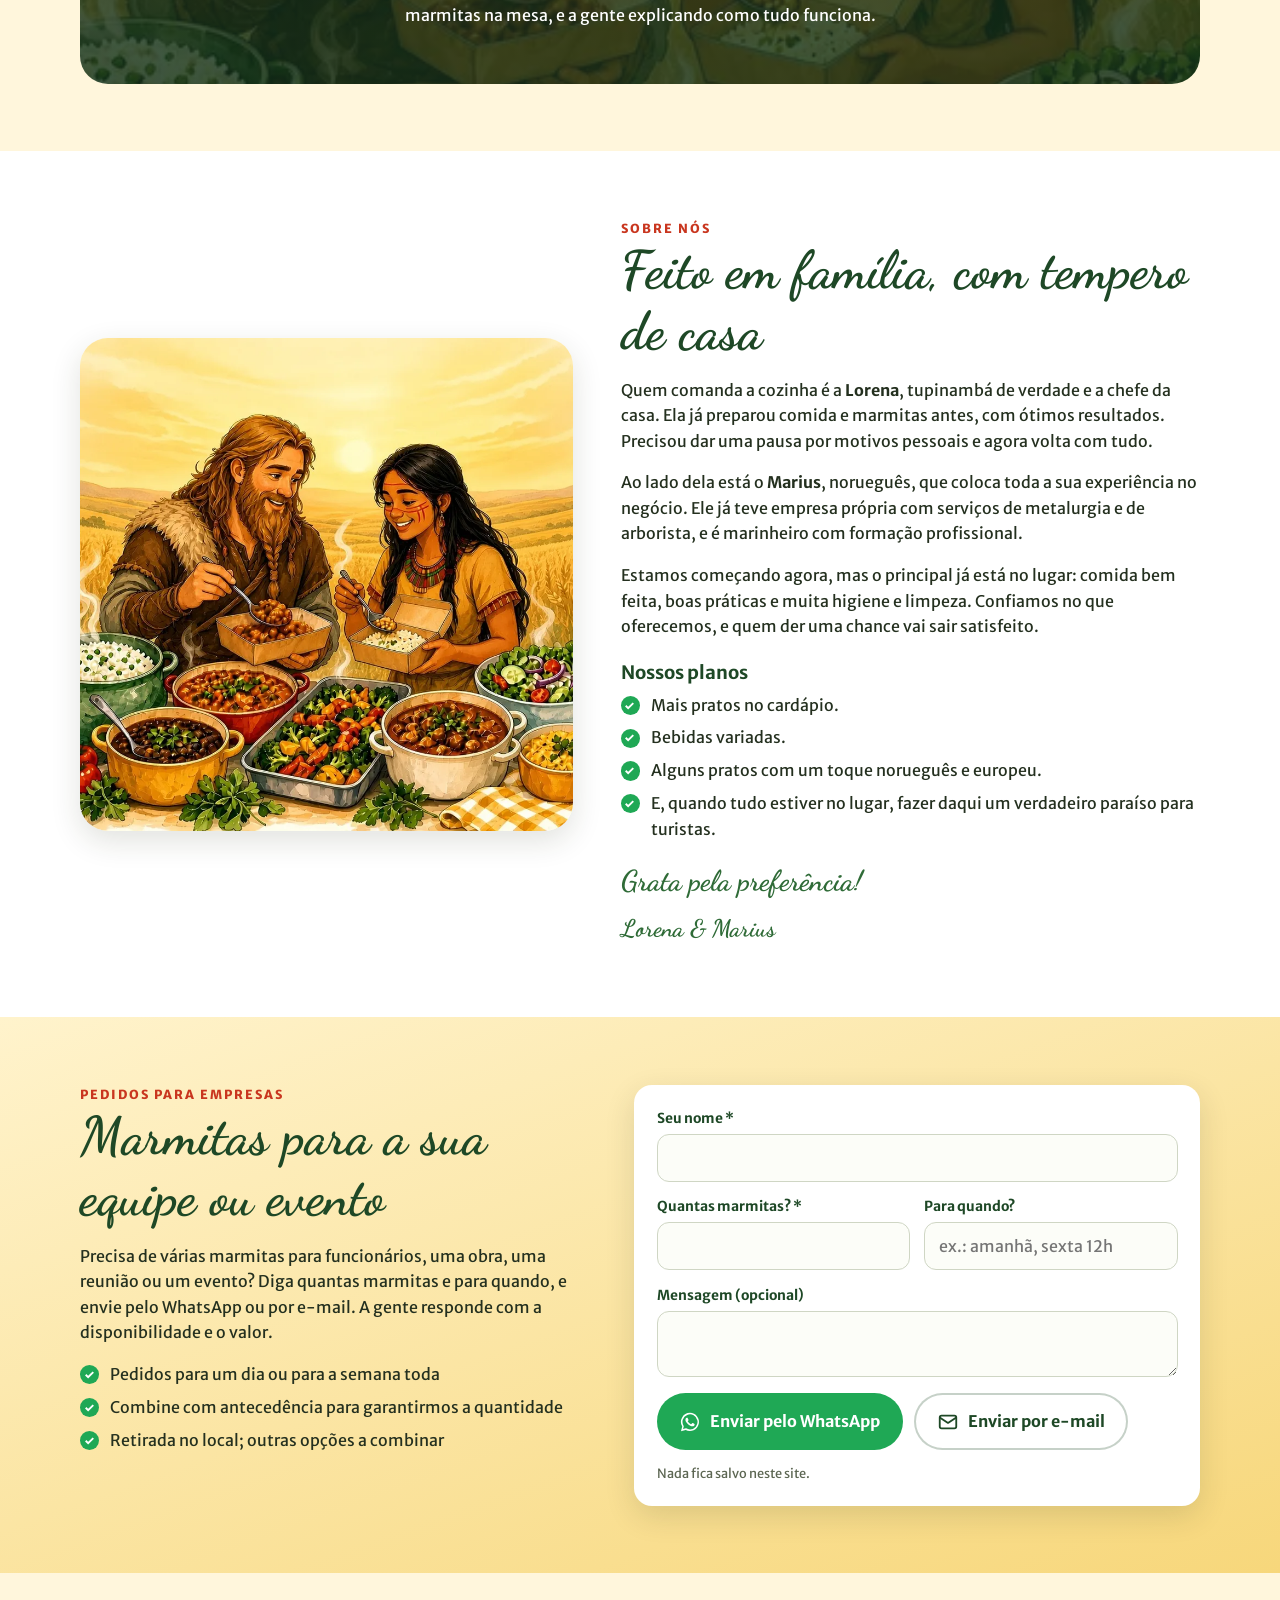
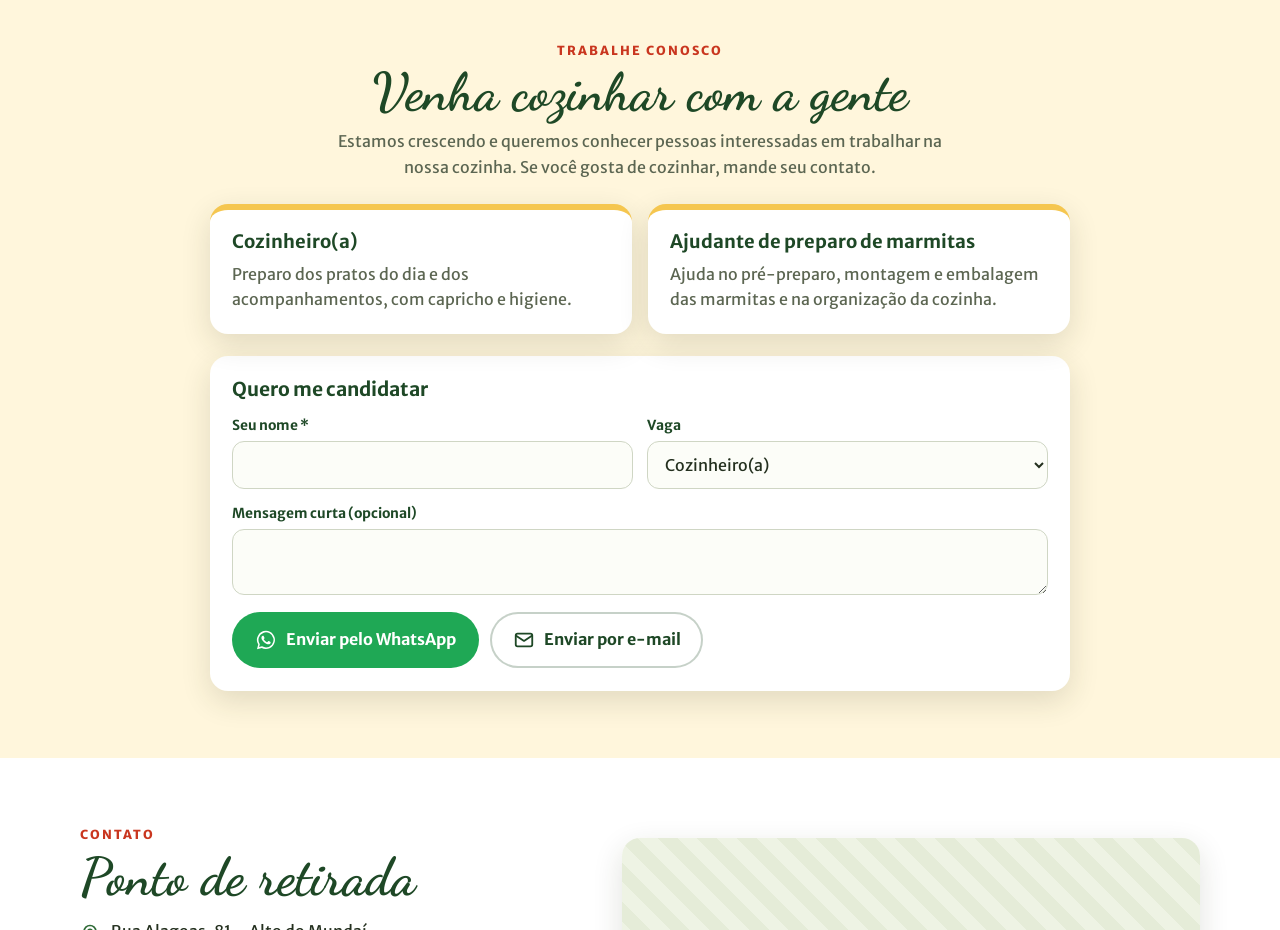
==== commit 2bf9e024: "Adiciona foto do estrogonofe de frango na quinta-feira" ====
--- a/index.html
+++ b/index.html
@@ -214,7 +214,7 @@
         </div>
       </article>
       <article class="dish" data-day="4" data-dish="Estrogonofe de frango" data-price="21">
-        <div class="dish-photo ph ph-4" aria-hidden="true"><span>🍗</span></div>
+        <div class="dish-photo"><button type="button" class="zoom-trig" data-full="img/estrogonofe-de-frango.webp" aria-haspopup="dialog"><img src="img/estrogonofe-de-frango-600.webp" width="800" height="600" loading="lazy" alt="Marmita de estrogonofe de frango com arroz, batata palha e salada"></button></div>
         <div class="dish-body">
           <p class="dish-day"><span data-i18n="d.thu">Quinta-feira</span><em class="badge-today" data-i18n="menu.today">Hoje</em></p>
           <h3 data-i18n="dish.4">Estrogonofe de frango</h3>
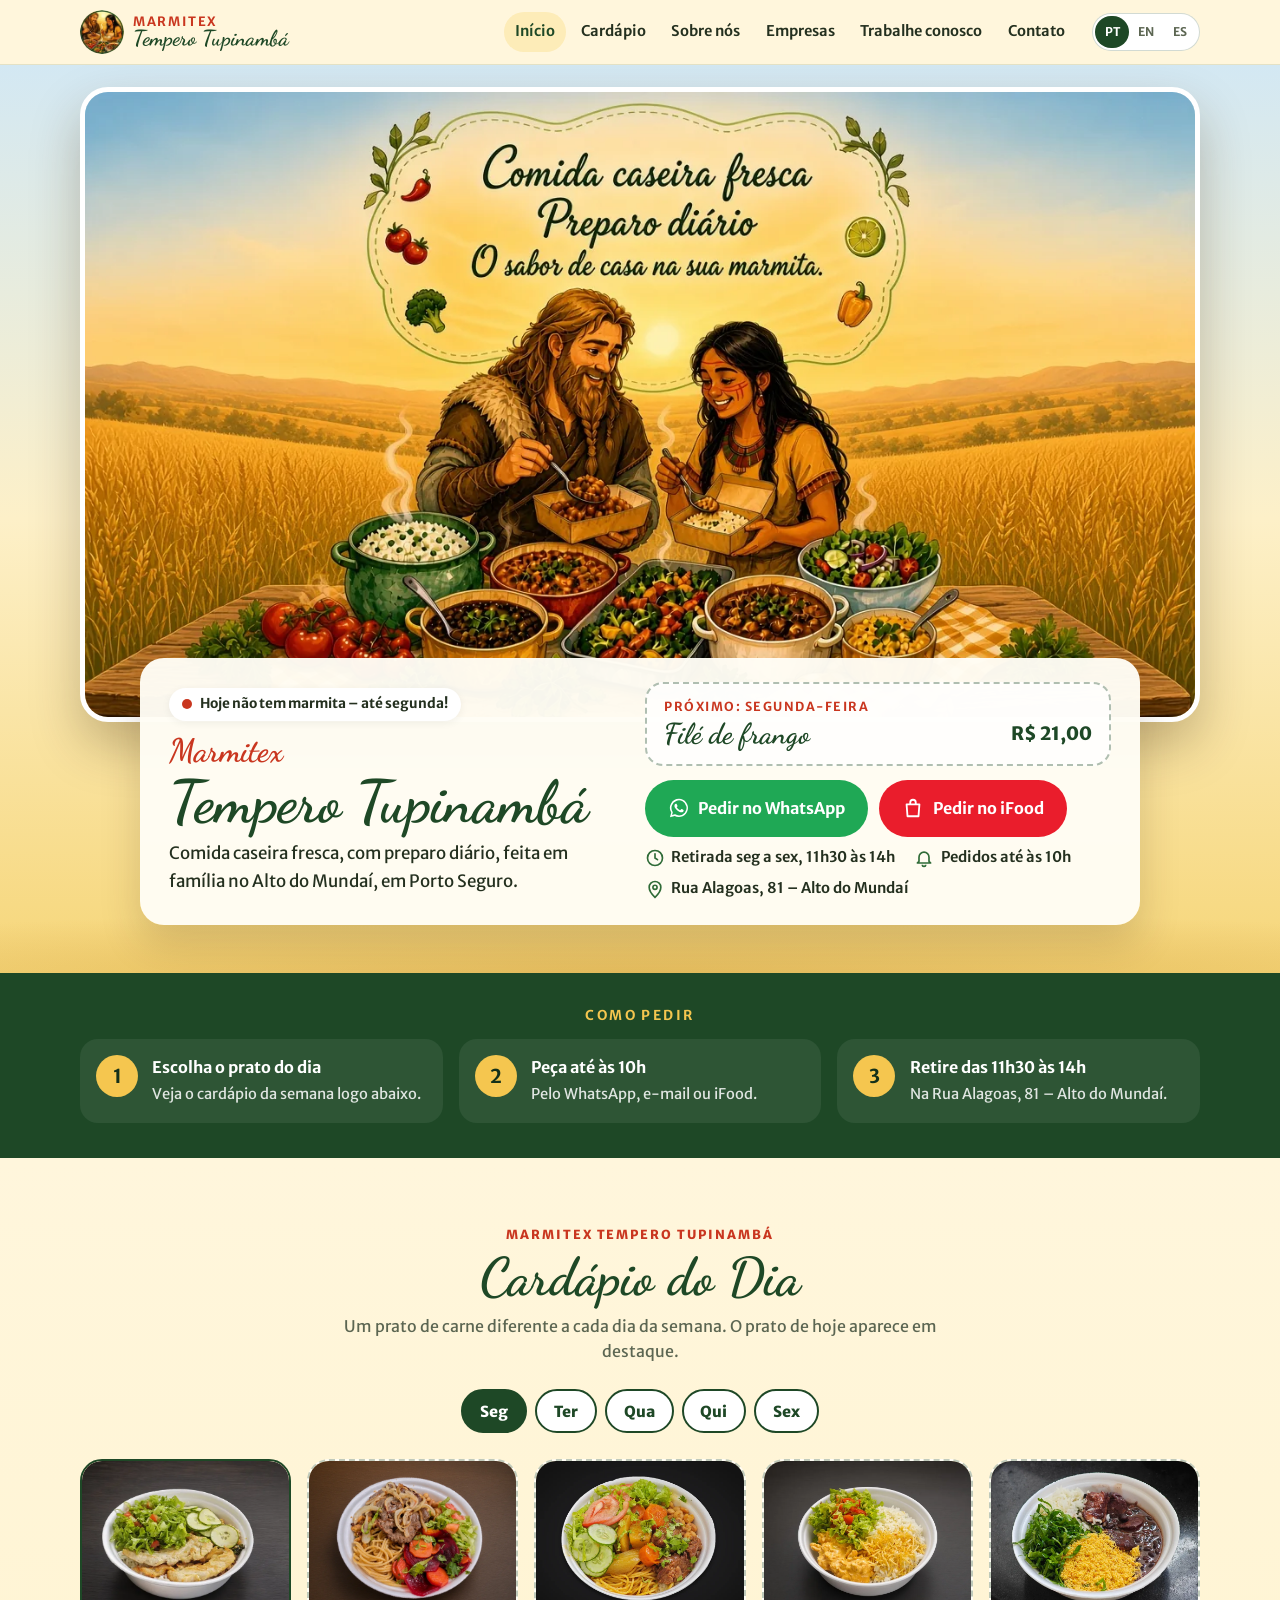
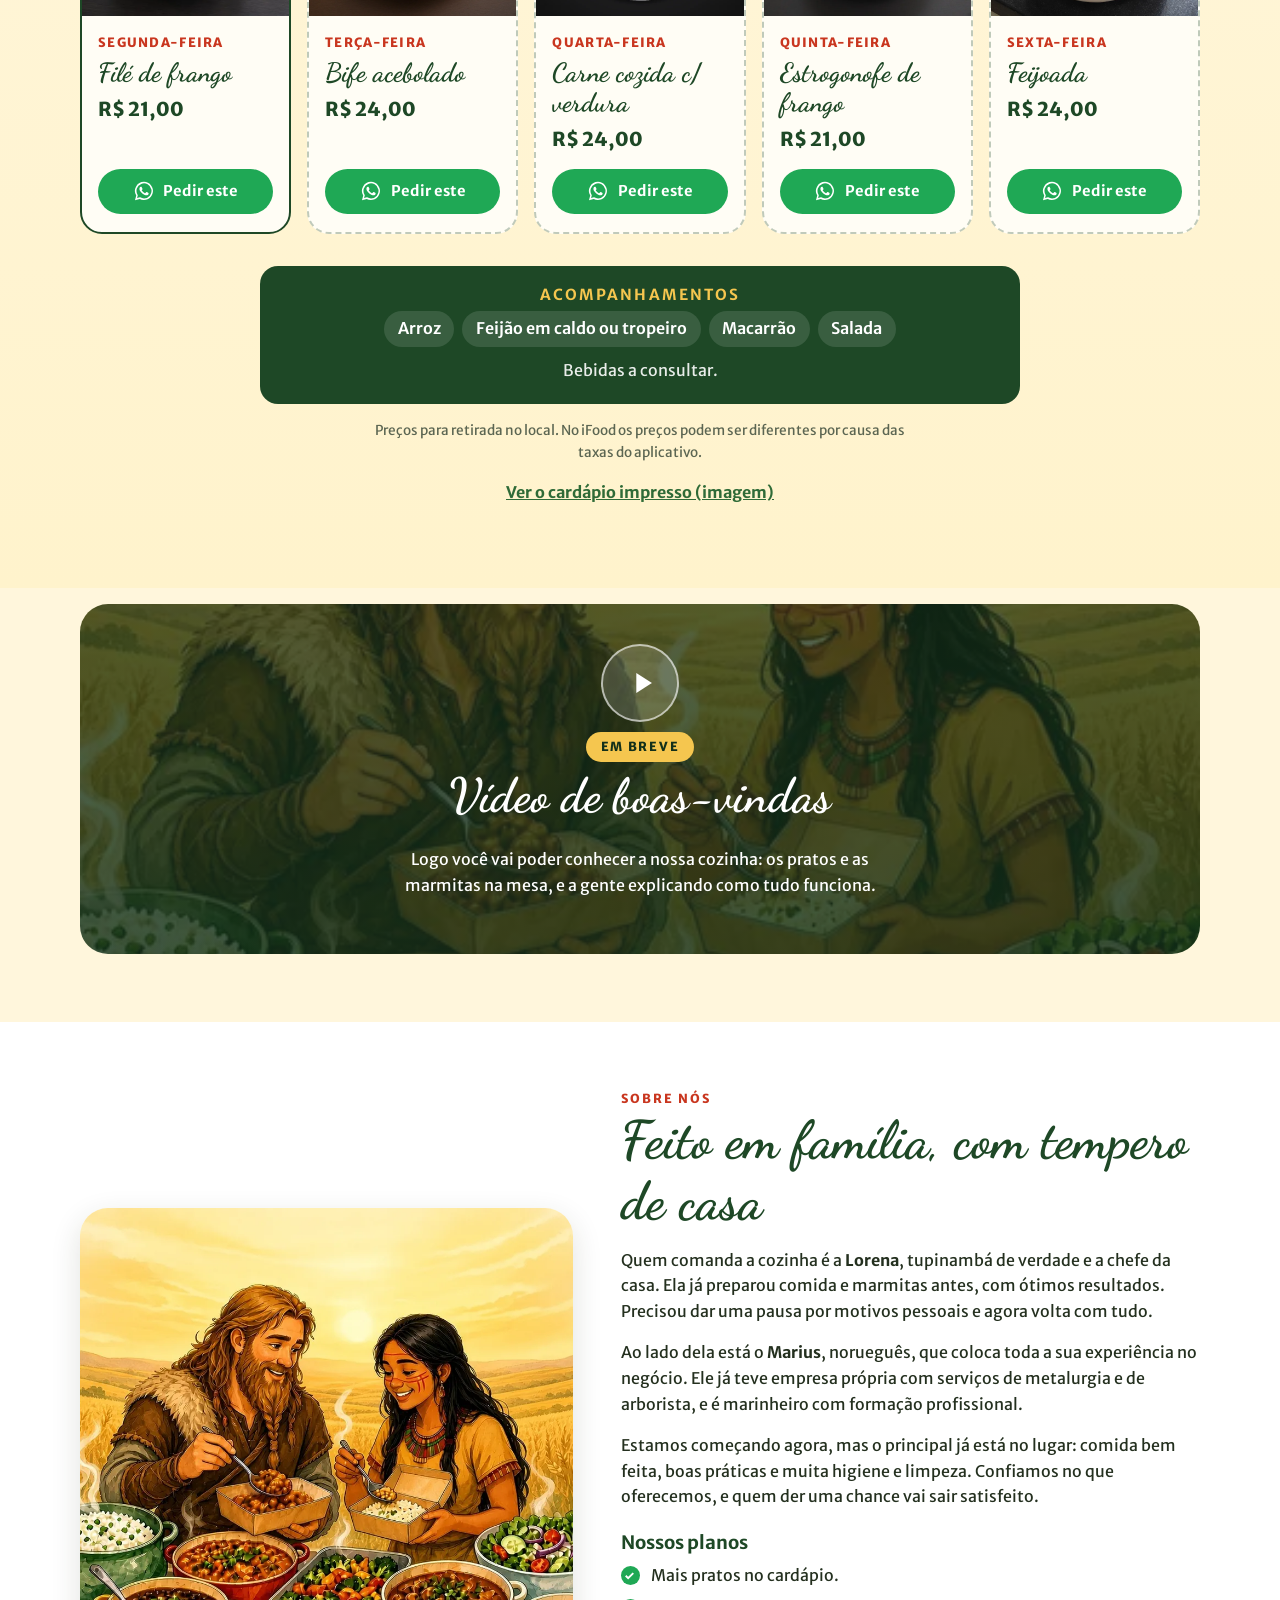
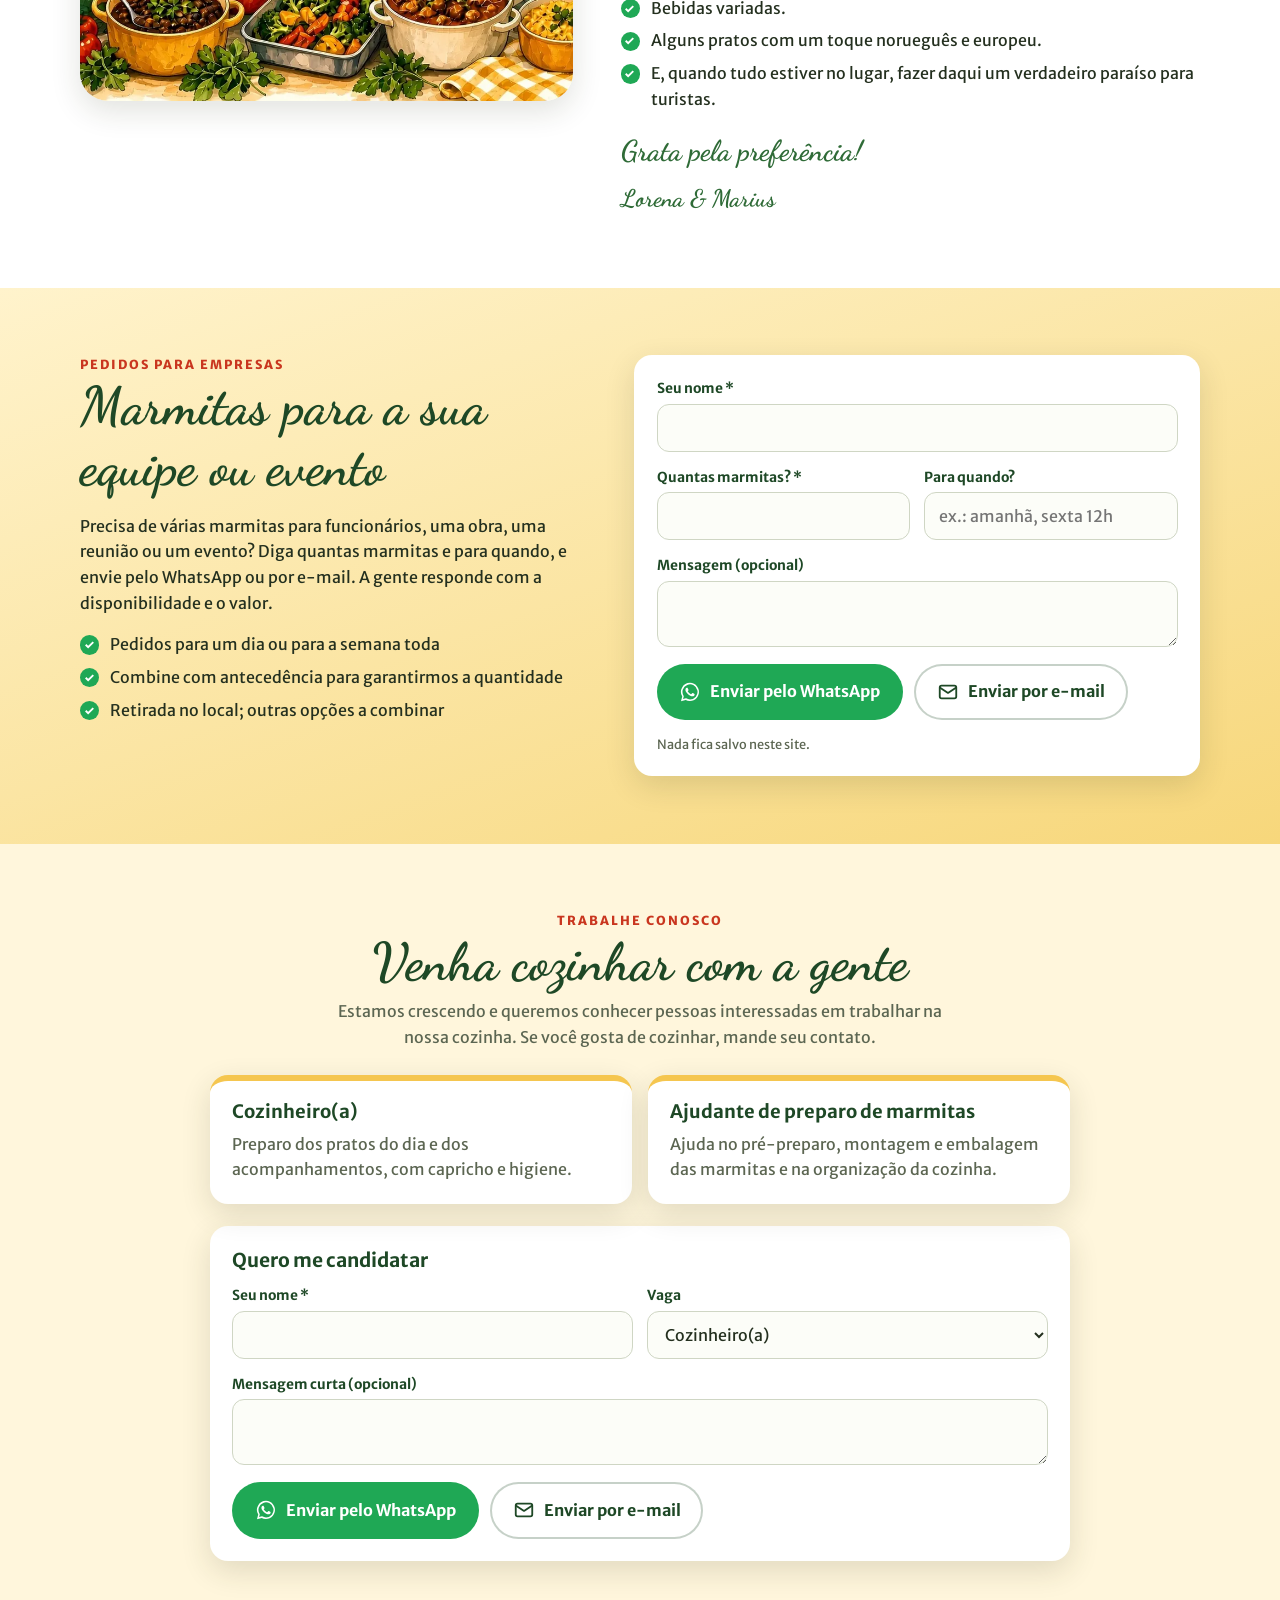
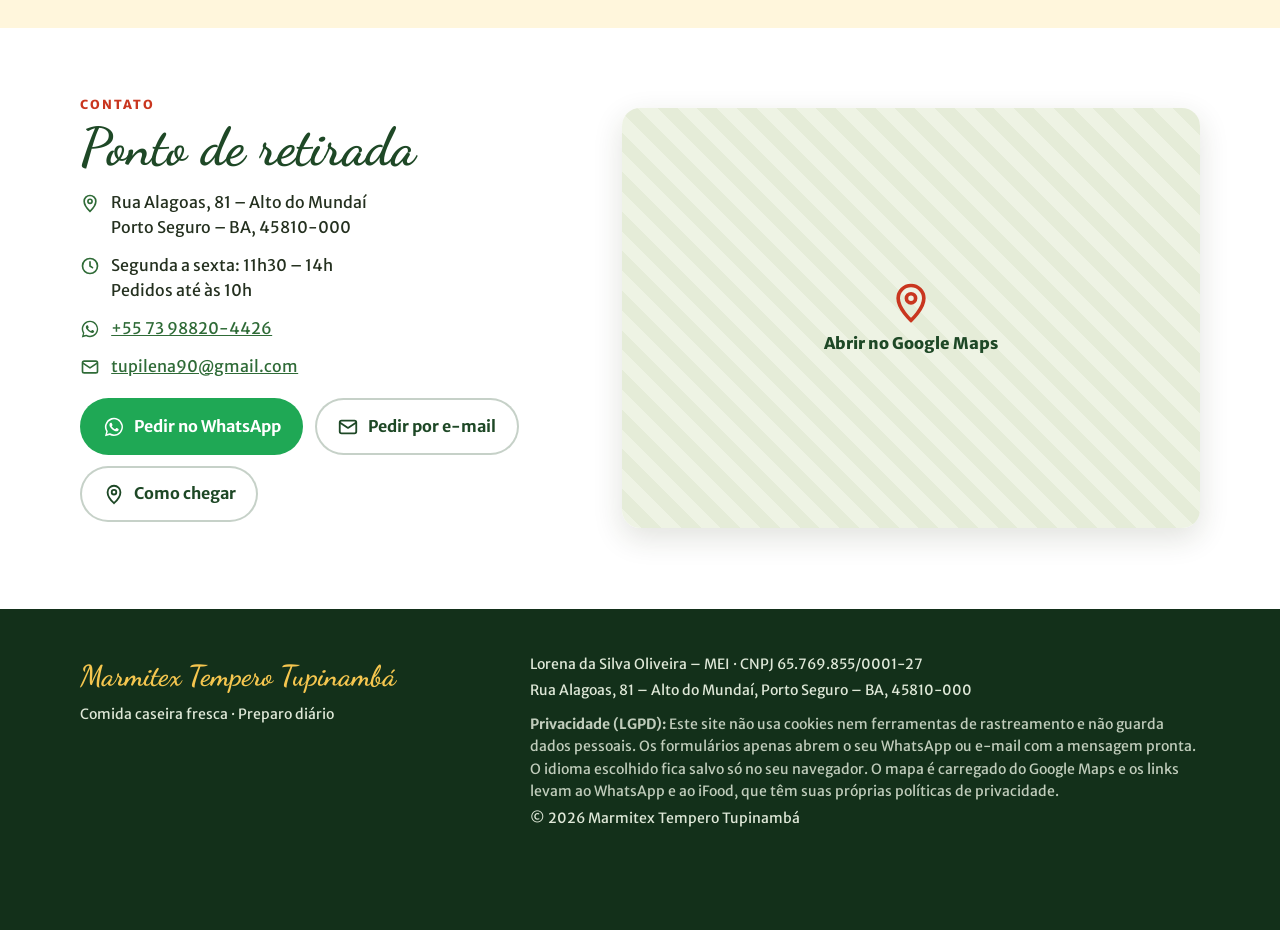
==== commit 675e5775: "Feijoada-bilete på fredag" ====
--- a/index.html
+++ b/index.html
@@ -223,7 +223,7 @@
         </div>
       </article>
       <article class="dish" data-day="5" data-dish="Feijoada" data-price="24">
-        <div class="dish-photo ph ph-5" aria-hidden="true"><span>🫘</span></div>
+        <div class="dish-photo"><button type="button" class="zoom-trig" data-full="img/feijoada.webp" aria-haspopup="dialog"><img src="img/feijoada-600.webp" width="800" height="600" loading="lazy" alt="Marmita de feijoada com arroz, couve e farofa"></button></div>
         <div class="dish-body">
           <p class="dish-day"><span data-i18n="d.fri">Sexta-feira</span><em class="badge-today" data-i18n="menu.today">Hoje</em></p>
           <h3 data-i18n="dish.5">Feijoada</h3>
